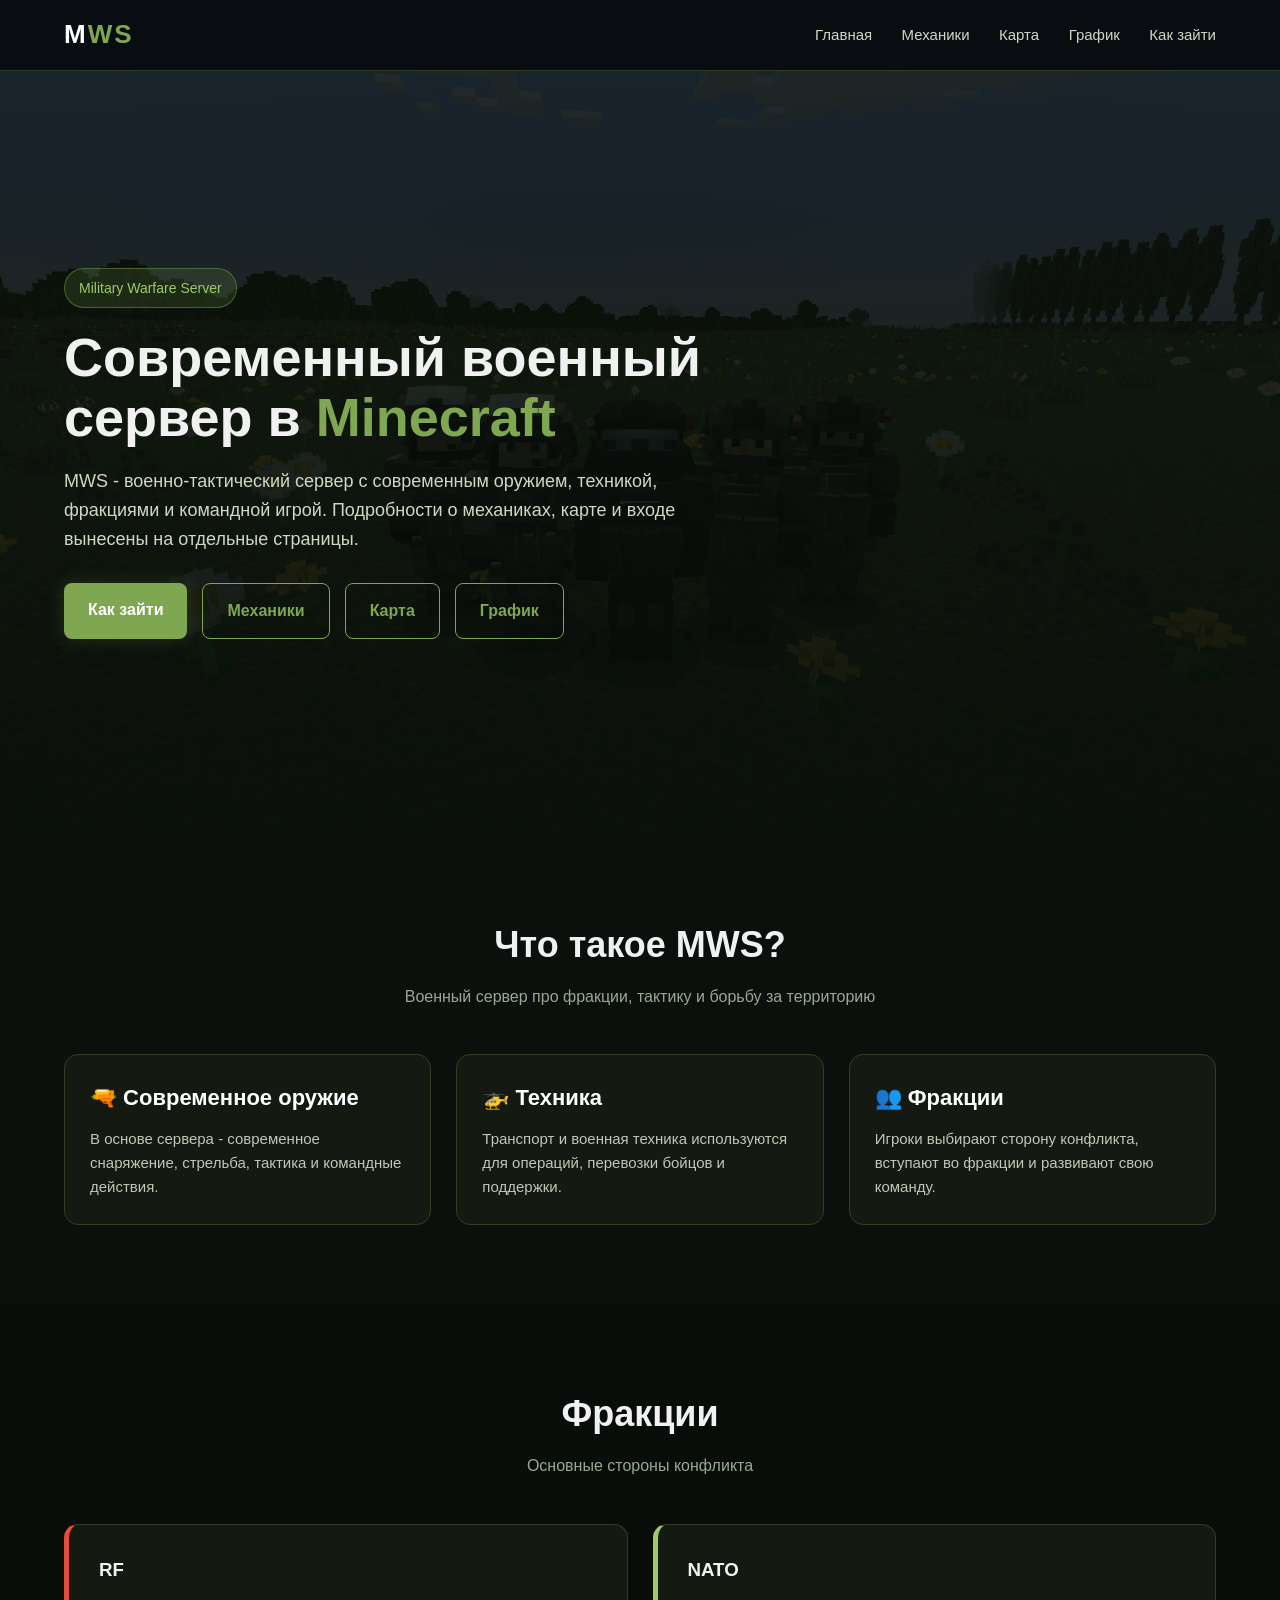
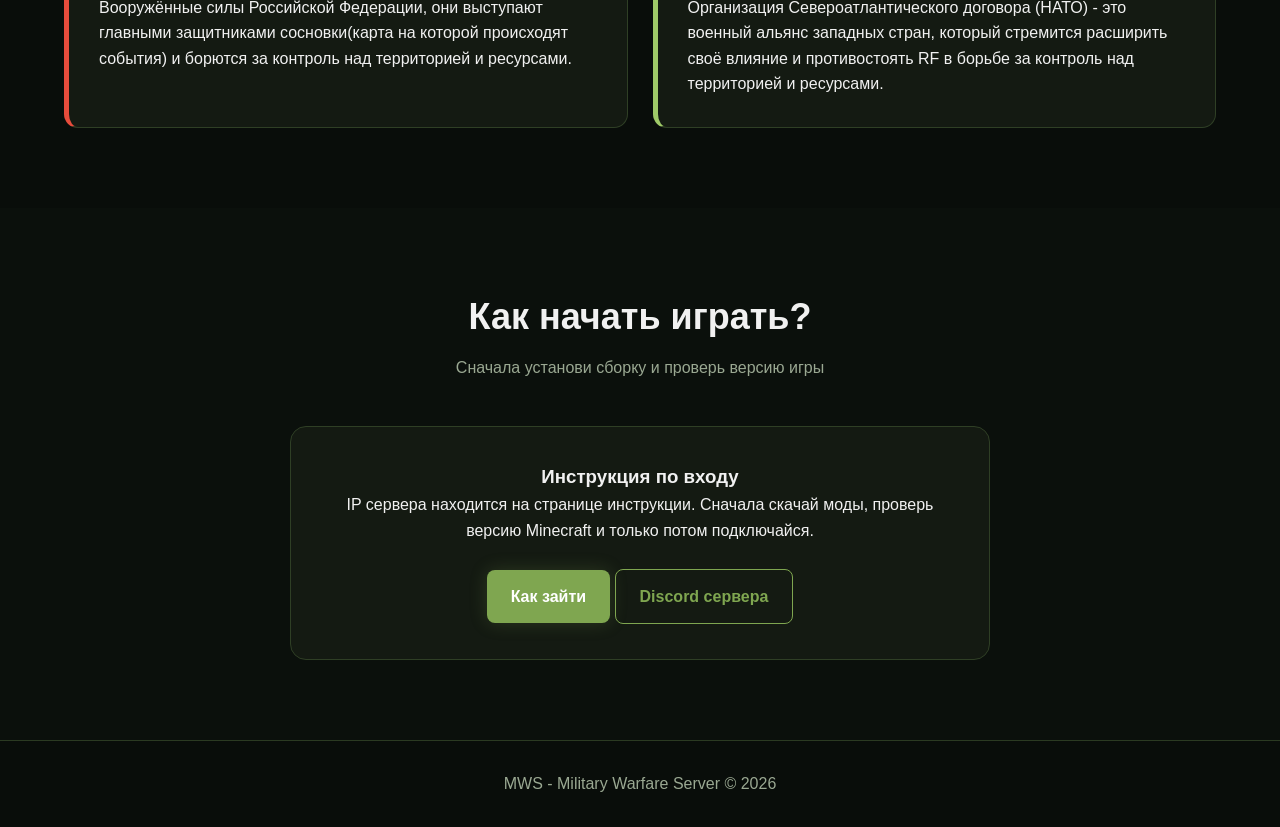
==== index.html @ 9f018131 "Add files via upload" ====
<!DOCTYPE html>
<html lang="ru">
<head>
    <meta charset="UTF-8">
    <meta name="viewport" content="width=device-width, initial-scale=1.0">
    <title>MWS - Military Warfare Server</title>

    <style>
        * {
            margin: 0;
            padding: 0;
            box-sizing: border-box;
        }

        body {
            font-family: Arial, sans-serif;
            background: #0b100c;
            color: #f1f1f1;
            line-height: 1.6;
        }

        header {
            background: rgba(10, 14, 20, 0.95);
            border-bottom: 1px solid #2b3a22;
            position: sticky;
            top: 0;
            z-index: 10;
        }

        .container {
            width: 90%;
            max-width: 1200px;
            margin: 0 auto;
        }

        .nav {
            height: 70px;
            display: flex;
            justify-content: space-between;
            align-items: center;
        }

        .logo {
            font-size: 26px;
            font-weight: bold;
            letter-spacing: 2px;
            color: #ffffff;
        }

        .logo span {
            color: #7fa650;
        }

        .nav-links a {
            color: #cfd8c4;
            text-decoration: none;
            margin-left: 25px;
            font-size: 15px;
            transition: 0.2s;
        }

        .nav-links a:hover {
            color: #7fa650;
        }

        .hero {
            min-height: 85vh;
            display: flex;
            align-items: center;
            background:
                linear-gradient(rgba(8, 13, 9, 0.86), rgba(8, 13, 9, 0.96)),
                url("background.png");
            background-size: cover;
            background-position: center;
            background-repeat: no-repeat;
        }

        .hero-content {
            max-width: 720px;
        }

        .tag {
            display: inline-block;
            background: rgba(127, 166, 80, 0.16);
            border: 1px solid rgba(127, 166, 80, 0.45);
            color: #9fca68;
            padding: 8px 14px;
            border-radius: 30px;
            font-size: 14px;
            margin-bottom: 20px;
        }

        h1 {
            font-size: 54px;
            line-height: 1.1;
            margin-bottom: 20px;
        }

        h1 span {
            color: #7fa650;
        }

        .hero p {
            color: #cfd8c4;
            font-size: 18px;
            margin-bottom: 30px;
            max-width: 620px;
        }

        .buttons {
            display: flex;
            gap: 15px;
            flex-wrap: wrap;
        }

        .btn {
            display: inline-block;
            padding: 14px 24px;
            border-radius: 8px;
            text-decoration: none;
            font-weight: bold;
            transition: 0.2s;
        }

        .btn-primary {
            background: #7fa650;
            color: white;
        }

        .btn-primary:hover {
            background: #6f9145;
        }

        .btn-secondary {
            border: 1px solid #7fa650;
            color: #7fa650;
        }

        .btn-secondary:hover {
            background: rgba(127, 166, 80, 0.14);
        }

        section {
            padding: 80px 0;
        }

        .section-title {
            text-align: center;
            margin-bottom: 45px;
        }

        .section-title h2 {
            font-size: 36px;
            margin-bottom: 10px;
        }

        .section-title p {
            color: #9aa892;
        }

        .cards {
            display: grid;
            grid-template-columns: repeat(auto-fit, minmax(260px, 1fr));
            gap: 25px;
        }

        .card {
            background: #141a12;
            border: 1px solid #2f3f25;
            border-radius: 14px;
            padding: 25px;
            transition: 0.2s;
        }

        .card:hover {
            transform: translateY(-4px);
            border-color: #7fa650;
        }

        .card h3 {
            font-size: 22px;
            margin-bottom: 12px;
            color: #ffffff;
        }

        .card p {
            color: #bdc8b5;
            font-size: 15px;
        }

        .features {
            background: #090d0a;
        }

        .factions {
            display: grid;
            grid-template-columns: repeat(auto-fit, minmax(280px, 1fr));
            gap: 25px;
        }

        .faction {
            border-radius: 14px;
            padding: 30px;
            border: 1px solid #2f3f25;
            background: #141a12;
        }

        .faction.rf {
            border-left: 5px solid #e74c3c;
        }

        .faction.nato {
            border-left: 5px solid #9fca68;
        }

        .faction h3 {
            margin-bottom: 10px;
        }

        .ip-box {
            background: #141a12;
            border: 1px solid #2f3f25;
            border-radius: 16px;
            padding: 35px;
            text-align: center;
            max-width: 700px;
            margin: 0 auto;
        }

        .ip {
            margin: 20px 0;
            padding: 16px;
            background: #0b100c;
            border: 1px dashed #7fa650;
            border-radius: 10px;
            font-size: 22px;
            color: #7fa650;
            word-break: break-all;
        }

        footer {
            padding: 30px 0;
            text-align: center;
            border-top: 1px solid #2b3a22;
            color: #9aa892;
            background: #090d0a;
        }


        .btn-primary {
            box-shadow: 0 0 18px rgba(127, 166, 80, 0.22);
        }

        .card:hover,
        .faction:hover,
        .ip-box:hover {
            box-shadow: 0 0 24px rgba(127, 166, 80, 0.12);
        }


        .page-hero {
            padding: 90px 0 45px;
            background:
                linear-gradient(rgba(8, 13, 9, 0.90), rgba(8, 13, 9, 0.98)),
                url("background.png");
            background-size: cover;
            background-position: center;
            background-repeat: no-repeat;
            border-bottom: 1px solid #2b3a22;
        }

        .page-hero h1 {
            font-size: 46px;
            margin-bottom: 15px;
        }

        .page-hero p {
            max-width: 760px;
            color: #cfd8c4;
            font-size: 18px;
        }

        .info-box {
            background: #141a12;
            border: 1px solid #2f3f25;
            border-radius: 16px;
            padding: 28px;
            margin-bottom: 25px;
        }

        .info-box h3 {
            margin-bottom: 12px;
            color: #ffffff;
            font-size: 24px;
        }

        .info-box p,
        .info-box li {
            color: #bdc8b5;
        }

        .info-box ul {
            margin-left: 20px;
            margin-top: 10px;
        }

        .map-placeholder {
            background:
                linear-gradient(rgba(20, 26, 18, 0.92), rgba(20, 26, 18, 0.92)),
                repeating-linear-gradient(45deg, #1d2917 0, #1d2917 10px, #172013 10px, #172013 20px);
            border: 1px dashed #7fa650;
            border-radius: 18px;
            padding: 55px 25px;
            text-align: center;
            color: #cfd8c4;
            margin-bottom: 30px;
        }

        .map-placeholder h2 {
            margin-bottom: 12px;
            font-size: 32px;
        }

        @media (max-width: 700px) {
            .nav {
                height: auto;
                padding: 18px 0;
                flex-direction: column;
                gap: 12px;
            }

            .nav-links a {
                margin: 0 8px;
                font-size: 14px;
            }

            h1 {
                font-size: 38px;
            }

            .hero {
                min-height: 75vh;
                text-align: center;
            }

            .buttons {
                justify-content: center;
            }
        }
        
    </style>
</head>

<body>

<header>
    <div class="container">
        <div class="nav">
            <div class="logo">M<span>WS</span></div>

            <div class="nav-links">
                <a href="index.html">Главная</a>
                <a href="mechanics.html">Механики</a>
                <a href="map.html">Карта</a>
                <a href="schedule.html">График</a>
                <a href="guide.html">Как зайти</a>
            </div>
        </div>
    </div>
</header>

<section class="hero">
    <div class="container">
        <div class="hero-content">
            <div class="tag">Military Warfare Server</div>

            <h1>Современный военный сервер в <span>Minecraft</span></h1>

            <p>
                MWS - военно-тактический сервер с современным оружием, техникой,
                фракциями и командной игрой. Подробности о механиках, карте и входе
                вынесены на отдельные страницы.
            </p>

            <div class="buttons">
                <a href="guide.html" class="btn btn-primary">Как зайти</a>
                <a href="mechanics.html" class="btn btn-secondary">Механики</a>
                <a href="map.html" class="btn btn-secondary">Карта</a>
                <a href="schedule.html" class="btn btn-secondary">График</a>
            </div>
        </div>
    </div>
</section>

<section id="about">
    <div class="container">
        <div class="section-title">
            <h2>Что такое MWS?</h2>
            <p>Военный сервер про фракции, тактику и борьбу за территорию</p>
        </div>

        <div class="cards">
            <div class="card">
                <h3>🔫 Современное оружие</h3>
                <p>
                    В основе сервера - современное снаряжение, стрельба, тактика и командные действия.
                </p>
            </div>

            <div class="card">
                <h3>🚁 Техника</h3>
                <p>
                    Транспорт и военная техника используются для операций, перевозки бойцов и поддержки.
                </p>
            </div>

            <div class="card">
                <h3>👥 Фракции</h3>
                <p>
                    Игроки выбирают сторону конфликта, вступают во фракции и развивают свою команду.
                </p>
            </div>
        </div>
    </div>
</section>

<section id="factions" class="features">
    <div class="container">
        <div class="section-title">
            <h2>Фракции</h2>
            <p>Основные стороны конфликта</p>
        </div>

        <div class="factions">
            <div class="faction rf">
                <h3>RF</h3>
                <p>
                    Вооружённые силы Российской Федерации, они выступают главными защитниками сосновки(карта на которой происходят события) и борются за контроль над территорией и ресурсами.
                </p>
            </div>

            <div class="faction nato">
                <h3>NATO</h3>
                <p>
                    Организация Североатлантического договора (НАТО) - это военный альянс западных стран, который стремится расширить своё влияние и противостоять RF в борьбе за контроль над территорией и ресурсами.
                </p>
            </div>
        </div>
    </div>
</section>

<section id="join">
    <div class="container">
        <div class="section-title">
            <h2>Как начать играть?</h2>
            <p>Сначала установи сборку и проверь версию игры</p>
        </div>

        <div class="ip-box">
            <h3>Инструкция по входу</h3>

            <p>
                IP сервера находится на странице инструкции. Сначала скачай моды,
                проверь версию Minecraft и только потом подключайся.
            </p>

            <br>

            <a href="guide.html" class="btn btn-primary">Как зайти</a>
            <a href="https://discord.gg/q3A6Ncnrwr" class="btn btn-secondary" target="_blank" rel="noopener noreferrer">Discord сервера</a>
        </div>
    </div>
</section>

<footer>
    <div class="container">
        <p>MWS - Military Warfare Server © 2026</p>
    </div>
</footer>

</body>
</html>
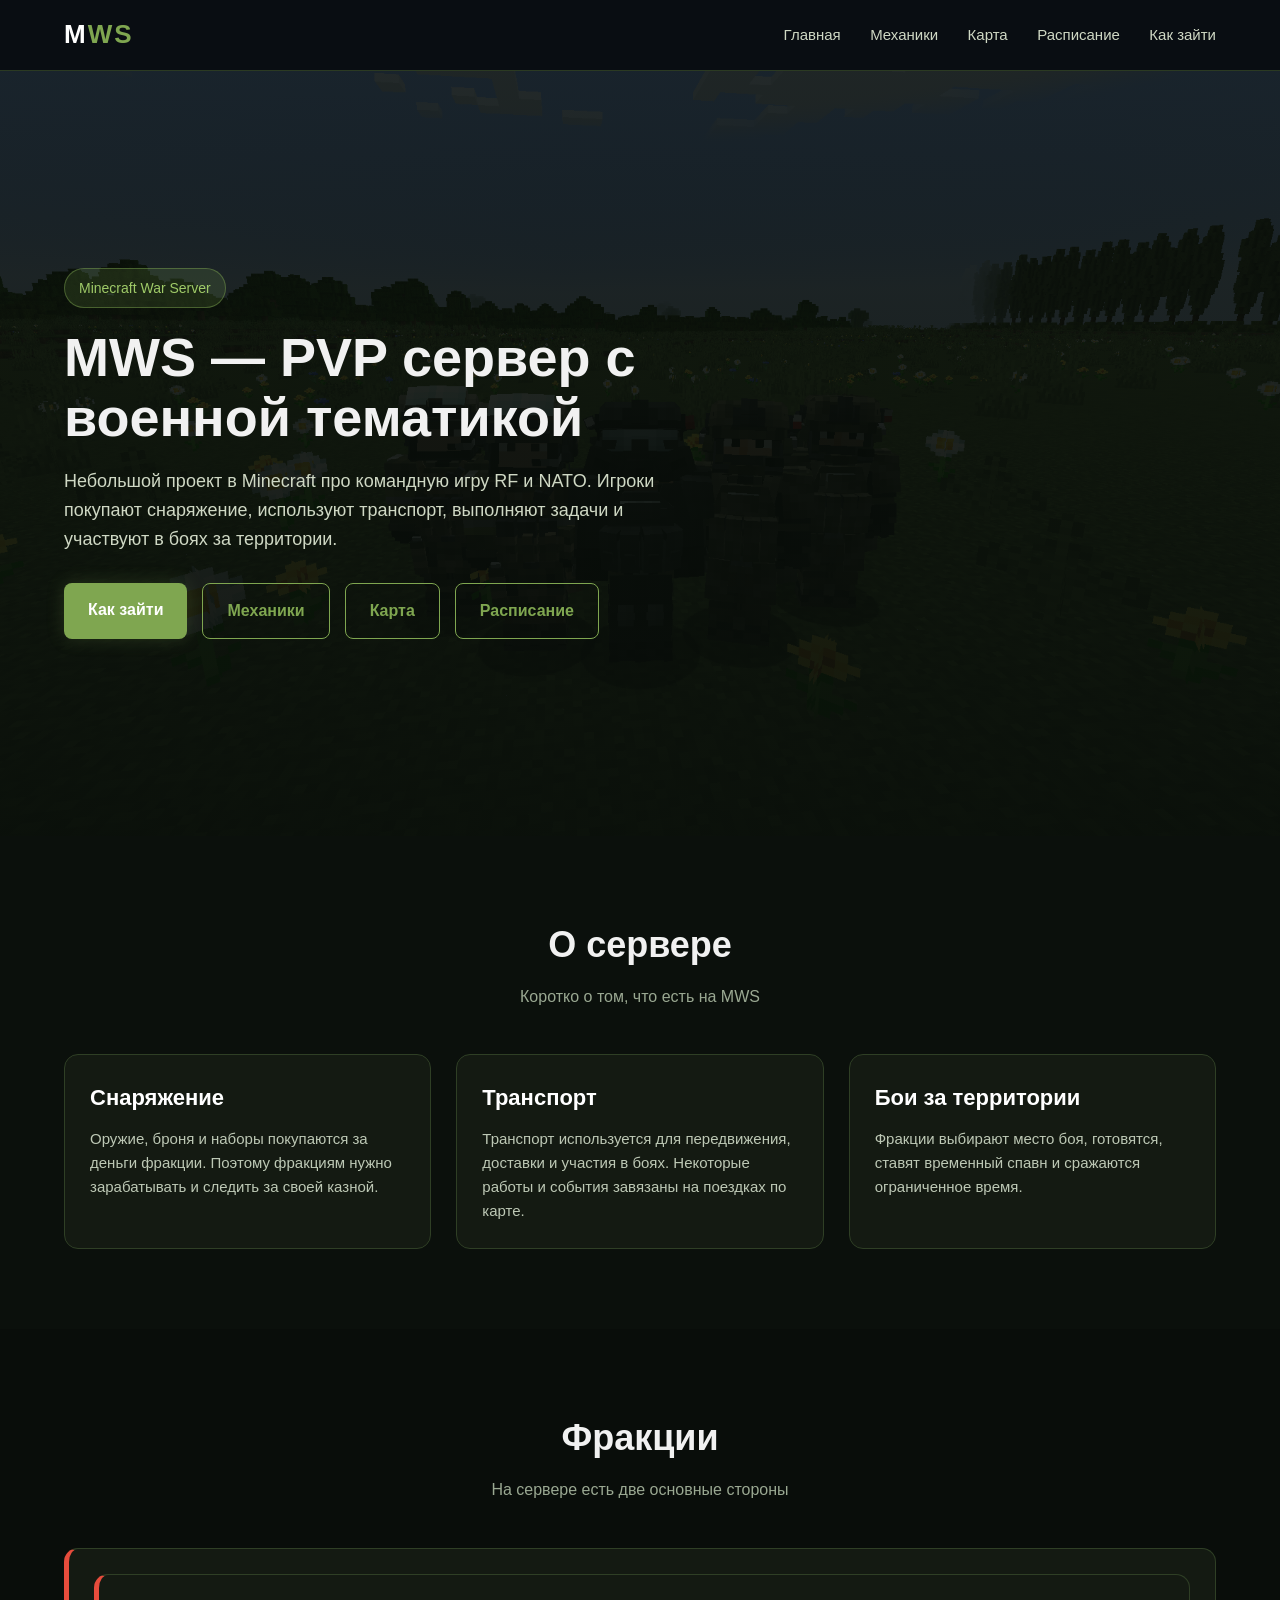
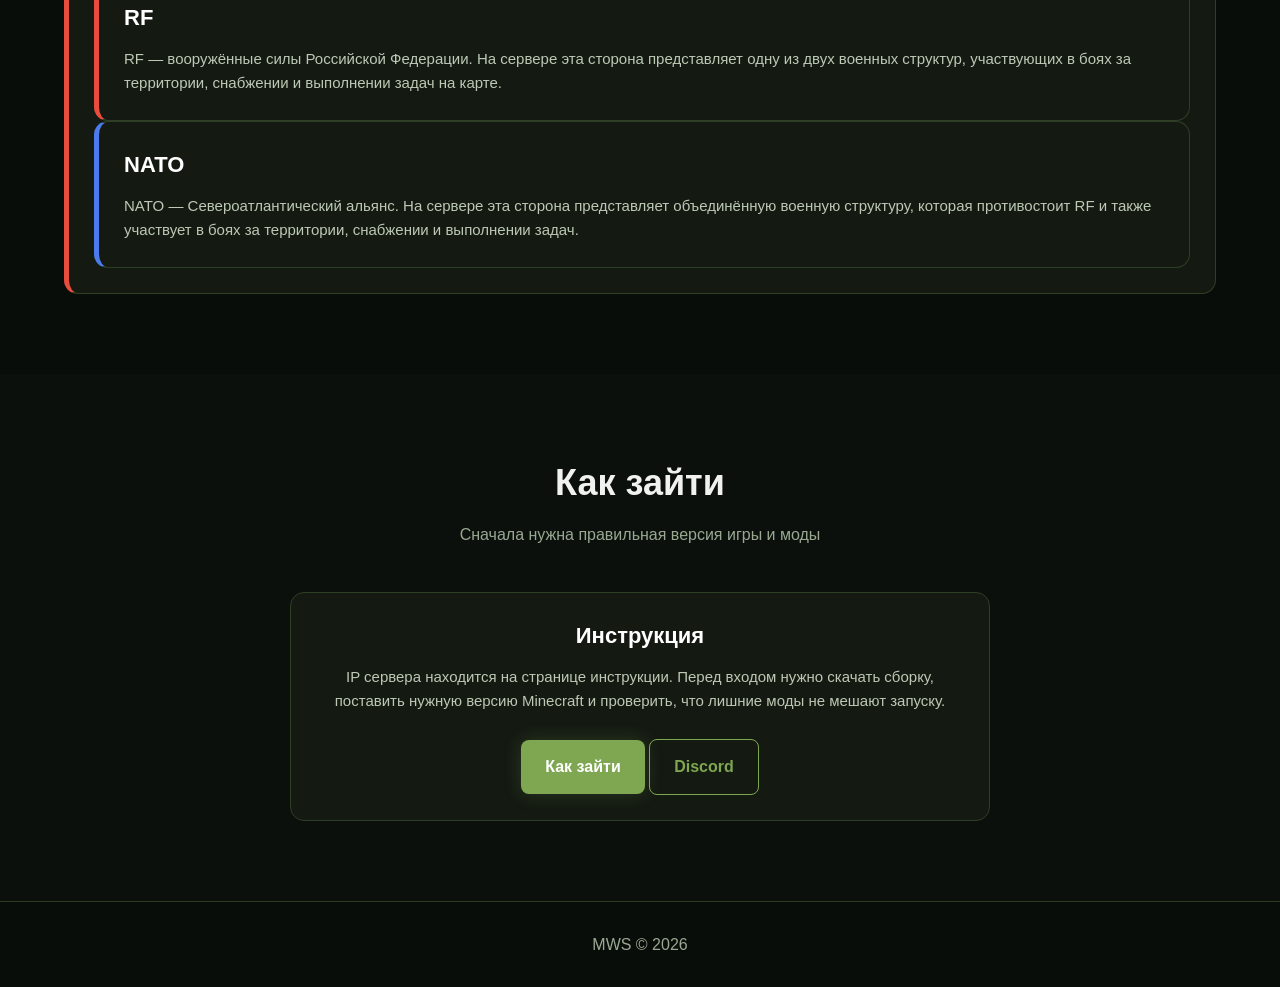
==== commit 1c15fc24: "Update faction descriptions in index.html" ====
--- a/index.html
+++ b/index.html
@@ -3,65 +3,17 @@
 <head>
     <meta charset="UTF-8">
     <meta name="viewport" content="width=device-width, initial-scale=1.0">
-    <title>MWS - Military Warfare Server</title>
-
+    <title>MWS</title>
     <style>
-        * {
-            margin: 0;
-            padding: 0;
-            box-sizing: border-box;
-        }
-
-        body {
-            font-family: Arial, sans-serif;
-            background: #0b100c;
-            color: #f1f1f1;
-            line-height: 1.6;
-        }
-
-        header {
-            background: rgba(10, 14, 20, 0.95);
-            border-bottom: 1px solid #2b3a22;
-            position: sticky;
-            top: 0;
-            z-index: 10;
-        }
-
-        .container {
-            width: 90%;
-            max-width: 1200px;
-            margin: 0 auto;
-        }
-
-        .nav {
-            height: 70px;
-            display: flex;
-            justify-content: space-between;
-            align-items: center;
-        }
-
-        .logo {
-            font-size: 26px;
-            font-weight: bold;
-            letter-spacing: 2px;
-            color: #ffffff;
-        }
-
-        .logo span {
-            color: #7fa650;
-        }
-
-        .nav-links a {
-            color: #cfd8c4;
-            text-decoration: none;
-            margin-left: 25px;
-            font-size: 15px;
-            transition: 0.2s;
-        }
-
-        .nav-links a:hover {
-            color: #7fa650;
-        }
+        * { margin: 0; padding: 0; box-sizing: border-box; }
+        body { font-family: Arial, sans-serif; background: #0b100c; color: #f1f1f1; line-height: 1.6; }
+        header { background: rgba(10, 14, 20, 0.95); border-bottom: 1px solid #2b3a22; position: sticky; top: 0; z-index: 10; }
+        .container { width: 90%; max-width: 1200px; margin: 0 auto; }
+        .nav { min-height: 70px; display: flex; justify-content: space-between; align-items: center; }
+        .logo { font-size: 26px; font-weight: bold; letter-spacing: 2px; color: #ffffff; }
+        .logo span { color: #7fa650; }
+        .nav-links a { color: #cfd8c4; text-decoration: none; margin-left: 25px; font-size: 15px; transition: 0.2s; }
+        .nav-links a:hover { color: #7fa650; }
 
         .hero {
             min-height: 85vh;
@@ -75,10 +27,7 @@
             background-repeat: no-repeat;
         }
 
-        .hero-content {
-            max-width: 720px;
-        }
-
+        .hero-content { max-width: 720px; }
         .tag {
             display: inline-block;
             background: rgba(127, 166, 80, 0.16);
@@ -90,81 +39,27 @@
             margin-bottom: 20px;
         }
 
-        h1 {
-            font-size: 54px;
-            line-height: 1.1;
-            margin-bottom: 20px;
-        }
-
-        h1 span {
-            color: #7fa650;
-        }
-
-        .hero p {
-            color: #cfd8c4;
-            font-size: 18px;
-            margin-bottom: 30px;
-            max-width: 620px;
-        }
-
-        .buttons {
-            display: flex;
-            gap: 15px;
-            flex-wrap: wrap;
-        }
-
-        .btn {
-            display: inline-block;
-            padding: 14px 24px;
-            border-radius: 8px;
-            text-decoration: none;
-            font-weight: bold;
-            transition: 0.2s;
-        }
-
-        .btn-primary {
-            background: #7fa650;
-            color: white;
-        }
-
-        .btn-primary:hover {
-            background: #6f9145;
-        }
-
-        .btn-secondary {
-            border: 1px solid #7fa650;
-            color: #7fa650;
-        }
-
-        .btn-secondary:hover {
-            background: rgba(127, 166, 80, 0.14);
-        }
-
-        section {
-            padding: 80px 0;
-        }
-
-        .section-title {
-            text-align: center;
-            margin-bottom: 45px;
-        }
-
-        .section-title h2 {
-            font-size: 36px;
-            margin-bottom: 10px;
-        }
-
-        .section-title p {
-            color: #9aa892;
-        }
-
-        .cards {
+        h1 { font-size: 54px; line-height: 1.1; margin-bottom: 20px; }
+        .hero p { color: #cfd8c4; font-size: 18px; margin-bottom: 30px; max-width: 620px; }
+        .buttons { display: flex; gap: 15px; flex-wrap: wrap; }
+        .btn { display: inline-block; padding: 14px 24px; border-radius: 8px; text-decoration: none; font-weight: bold; transition: 0.2s; }
+        .btn-primary { background: #7fa650; color: white; box-shadow: 0 0 18px rgba(127, 166, 80, 0.22); }
+        .btn-primary:hover { background: #6f9145; }
+        .btn-secondary { border: 1px solid #7fa650; color: #7fa650; }
+        .btn-secondary:hover { background: rgba(127, 166, 80, 0.14); }
+
+        section { padding: 80px 0; }
+        .section-title { text-align: center; margin-bottom: 45px; }
+        .section-title h2 { font-size: 36px; margin-bottom: 10px; }
+        .section-title p { color: #9aa892; }
+
+        .cards, .factions {
             display: grid;
             grid-template-columns: repeat(auto-fit, minmax(260px, 1fr));
             gap: 25px;
         }
 
-        .card {
+        .card, .faction, .ip-box {
             background: #141a12;
             border: 1px solid #2f3f25;
             border-radius: 14px;
@@ -172,71 +67,18 @@
             transition: 0.2s;
         }
 
-        .card:hover {
+        .card:hover, .faction:hover, .ip-box:hover {
             transform: translateY(-4px);
             border-color: #7fa650;
-        }
-
-        .card h3 {
-            font-size: 22px;
-            margin-bottom: 12px;
-            color: #ffffff;
-        }
-
-        .card p {
-            color: #bdc8b5;
-            font-size: 15px;
-        }
-
-        .features {
-            background: #090d0a;
-        }
-
-        .factions {
-            display: grid;
-            grid-template-columns: repeat(auto-fit, minmax(280px, 1fr));
-            gap: 25px;
-        }
-
-        .faction {
-            border-radius: 14px;
-            padding: 30px;
-            border: 1px solid #2f3f25;
-            background: #141a12;
-        }
-
-        .faction.rf {
-            border-left: 5px solid #e74c3c;
-        }
-
-        .faction.nato {
-            border-left: 5px solid #9fca68;
-        }
-
-        .faction h3 {
-            margin-bottom: 10px;
-        }
-
-        .ip-box {
-            background: #141a12;
-            border: 1px solid #2f3f25;
-            border-radius: 16px;
-            padding: 35px;
-            text-align: center;
-            max-width: 700px;
-            margin: 0 auto;
-        }
-
-        .ip {
-            margin: 20px 0;
-            padding: 16px;
-            background: #0b100c;
-            border: 1px dashed #7fa650;
-            border-radius: 10px;
-            font-size: 22px;
-            color: #7fa650;
-            word-break: break-all;
-        }
+            box-shadow: 0 0 24px rgba(127, 166, 80, 0.12);
+        }
+
+        .card h3, .faction h3, .ip-box h3 { font-size: 22px; margin-bottom: 12px; color: #ffffff; }
+        .card p, .faction p, .ip-box p { color: #bdc8b5; font-size: 15px; }
+        .features { background: #090d0a; }
+        .faction.rf { border-left: 5px solid #e74c3c; }
+        .faction.nato { border-left: 5px solid #4b7bec; }
+        .ip-box { text-align: center; max-width: 700px; margin: 0 auto; }
 
         footer {
             padding: 30px 0;
@@ -246,108 +88,13 @@
             background: #090d0a;
         }
 
-
-        .btn-primary {
-            box-shadow: 0 0 18px rgba(127, 166, 80, 0.22);
-        }
-
-        .card:hover,
-        .faction:hover,
-        .ip-box:hover {
-            box-shadow: 0 0 24px rgba(127, 166, 80, 0.12);
-        }
-
-
-        .page-hero {
-            padding: 90px 0 45px;
-            background:
-                linear-gradient(rgba(8, 13, 9, 0.90), rgba(8, 13, 9, 0.98)),
-                url("background.png");
-            background-size: cover;
-            background-position: center;
-            background-repeat: no-repeat;
-            border-bottom: 1px solid #2b3a22;
-        }
-
-        .page-hero h1 {
-            font-size: 46px;
-            margin-bottom: 15px;
-        }
-
-        .page-hero p {
-            max-width: 760px;
-            color: #cfd8c4;
-            font-size: 18px;
-        }
-
-        .info-box {
-            background: #141a12;
-            border: 1px solid #2f3f25;
-            border-radius: 16px;
-            padding: 28px;
-            margin-bottom: 25px;
-        }
-
-        .info-box h3 {
-            margin-bottom: 12px;
-            color: #ffffff;
-            font-size: 24px;
-        }
-
-        .info-box p,
-        .info-box li {
-            color: #bdc8b5;
-        }
-
-        .info-box ul {
-            margin-left: 20px;
-            margin-top: 10px;
-        }
-
-        .map-placeholder {
-            background:
-                linear-gradient(rgba(20, 26, 18, 0.92), rgba(20, 26, 18, 0.92)),
-                repeating-linear-gradient(45deg, #1d2917 0, #1d2917 10px, #172013 10px, #172013 20px);
-            border: 1px dashed #7fa650;
-            border-radius: 18px;
-            padding: 55px 25px;
-            text-align: center;
-            color: #cfd8c4;
-            margin-bottom: 30px;
-        }
-
-        .map-placeholder h2 {
-            margin-bottom: 12px;
-            font-size: 32px;
-        }
-
         @media (max-width: 700px) {
-            .nav {
-                height: auto;
-                padding: 18px 0;
-                flex-direction: column;
-                gap: 12px;
-            }
-
-            .nav-links a {
-                margin: 0 8px;
-                font-size: 14px;
-            }
-
-            h1 {
-                font-size: 38px;
-            }
-
-            .hero {
-                min-height: 75vh;
-                text-align: center;
-            }
-
-            .buttons {
-                justify-content: center;
-            }
-        }
-        
+            .nav { padding: 18px 0; flex-direction: column; gap: 12px; }
+            .nav-links a { margin: 0 8px; font-size: 14px; }
+            h1 { font-size: 38px; }
+            .hero { min-height: 75vh; text-align: center; }
+            .buttons { justify-content: center; }
+        }
     </style>
 </head>
 
@@ -357,12 +104,11 @@
     <div class="container">
         <div class="nav">
             <div class="logo">M<span>WS</span></div>
-
             <div class="nav-links">
                 <a href="index.html">Главная</a>
                 <a href="mechanics.html">Механики</a>
                 <a href="map.html">Карта</a>
-                <a href="schedule.html">График</a>
+                <a href="schedule.html">Расписание</a>
                 <a href="guide.html">Как зайти</a>
             </div>
         </div>
@@ -372,21 +118,21 @@
 <section class="hero">
     <div class="container">
         <div class="hero-content">
-            <div class="tag">Military Warfare Server</div>
-
-            <h1>Современный военный сервер в <span>Minecraft</span></h1>
+            <div class="tag">Minecraft War Server</div>
+
+            <h1>MWS — PVP сервер с военной тематикой</h1>
 
             <p>
-                MWS - военно-тактический сервер с современным оружием, техникой,
-                фракциями и командной игрой. Подробности о механиках, карте и входе
-                вынесены на отдельные страницы.
+                Небольшой проект в Minecraft про командную игру RF и NATO.
+                Игроки покупают снаряжение, используют транспорт, выполняют задачи
+                и участвуют в боях за территории.
             </p>
 
             <div class="buttons">
                 <a href="guide.html" class="btn btn-primary">Как зайти</a>
                 <a href="mechanics.html" class="btn btn-secondary">Механики</a>
                 <a href="map.html" class="btn btn-secondary">Карта</a>
-                <a href="schedule.html" class="btn btn-secondary">График</a>
+                <a href="schedule.html" class="btn btn-secondary">Расписание</a>
             </div>
         </div>
     </div>
@@ -395,29 +141,32 @@
 <section id="about">
     <div class="container">
         <div class="section-title">
-            <h2>Что такое MWS?</h2>
-            <p>Военный сервер про фракции, тактику и борьбу за территорию</p>
+            <h2>О сервере</h2>
+            <p>Коротко о том, что есть на MWS</p>
         </div>
 
         <div class="cards">
             <div class="card">
-                <h3>🔫 Современное оружие</h3>
+                <h3>Снаряжение</h3>
                 <p>
-                    В основе сервера - современное снаряжение, стрельба, тактика и командные действия.
+                    Оружие, броня и наборы покупаются за деньги фракции.
+                    Поэтому фракциям нужно зарабатывать и следить за своей казной.
                 </p>
             </div>
 
             <div class="card">
-                <h3>🚁 Техника</h3>
+                <h3>Транспорт</h3>
                 <p>
-                    Транспорт и военная техника используются для операций, перевозки бойцов и поддержки.
+                    Транспорт используется для передвижения, доставки и участия в боях.
+                    Некоторые работы и события завязаны на поездках по карте.
                 </p>
             </div>
 
             <div class="card">
-                <h3>👥 Фракции</h3>
+                <h3>Бои за территории</h3>
                 <p>
-                    Игроки выбирают сторону конфликта, вступают во фракции и развивают свою команду.
+                    Фракции выбирают место боя, готовятся, ставят временный спавн
+                    и сражаются ограниченное время.
                 </p>
             </div>
         </div>
@@ -428,23 +177,26 @@
     <div class="container">
         <div class="section-title">
             <h2>Фракции</h2>
-            <p>Основные стороны конфликта</p>
+            <p>На сервере есть две основные стороны</p>
         </div>
 
         <div class="factions">
             <div class="faction rf">
-                <h3>RF</h3>
-                <p>
-                    Вооружённые силы Российской Федерации, они выступают главными защитниками сосновки(карта на которой происходят события) и борются за контроль над территорией и ресурсами.
-                </p>
-            </div>
-
-            <div class="faction nato">
-                <h3>NATO</h3>
-                <p>
-                    Организация Североатлантического договора (НАТО) - это военный альянс западных стран, который стремится расширить своё влияние и противостоять RF в борьбе за контроль над территорией и ресурсами.
-                </p>
-            </div>
+                <div class="faction rf">
+    <h3>RF</h3>
+    <p>
+        RF — вооружённые силы Российской Федерации. На сервере эта сторона
+        представляет одну из двух военных структур, участвующих в боях за территории,
+        снабжении и выполнении задач на карте.
+    </p>
+</div><div class="faction nato">
+    <h3>NATO</h3>
+    <p>
+        NATO — Североатлантический альянс. На сервере эта сторона представляет
+        объединённую военную структуру, которая противостоит RF и также участвует
+        в боях за территории, снабжении и выполнении задач.
+    </p>
+</div>
         </div>
     </div>
 </section>
@@ -452,31 +204,32 @@
 <section id="join">
     <div class="container">
         <div class="section-title">
-            <h2>Как начать играть?</h2>
-            <p>Сначала установи сборку и проверь версию игры</p>
+            <h2>Как зайти</h2>
+            <p>Сначала нужна правильная версия игры и моды</p>
         </div>
 
         <div class="ip-box">
-            <h3>Инструкция по входу</h3>
+            <h3>Инструкция</h3>
 
             <p>
-                IP сервера находится на странице инструкции. Сначала скачай моды,
-                проверь версию Minecraft и только потом подключайся.
+                IP сервера находится на странице инструкции.
+                Перед входом нужно скачать сборку, поставить нужную версию Minecraft
+                и проверить, что лишние моды не мешают запуску.
             </p>
 
             <br>
 
             <a href="guide.html" class="btn btn-primary">Как зайти</a>
-            <a href="https://discord.gg/q3A6Ncnrwr" class="btn btn-secondary" target="_blank" rel="noopener noreferrer">Discord сервера</a>
+            <a href="https://discord.gg/q3A6Ncnrwr" class="btn btn-secondary" target="_blank" rel="noopener noreferrer">Discord</a>
         </div>
     </div>
 </section>
 
 <footer>
     <div class="container">
-        <p>MWS - Military Warfare Server © 2026</p>
+        <p>MWS © 2026</p>
     </div>
 </footer>
 
 </body>
-</html>+</html>
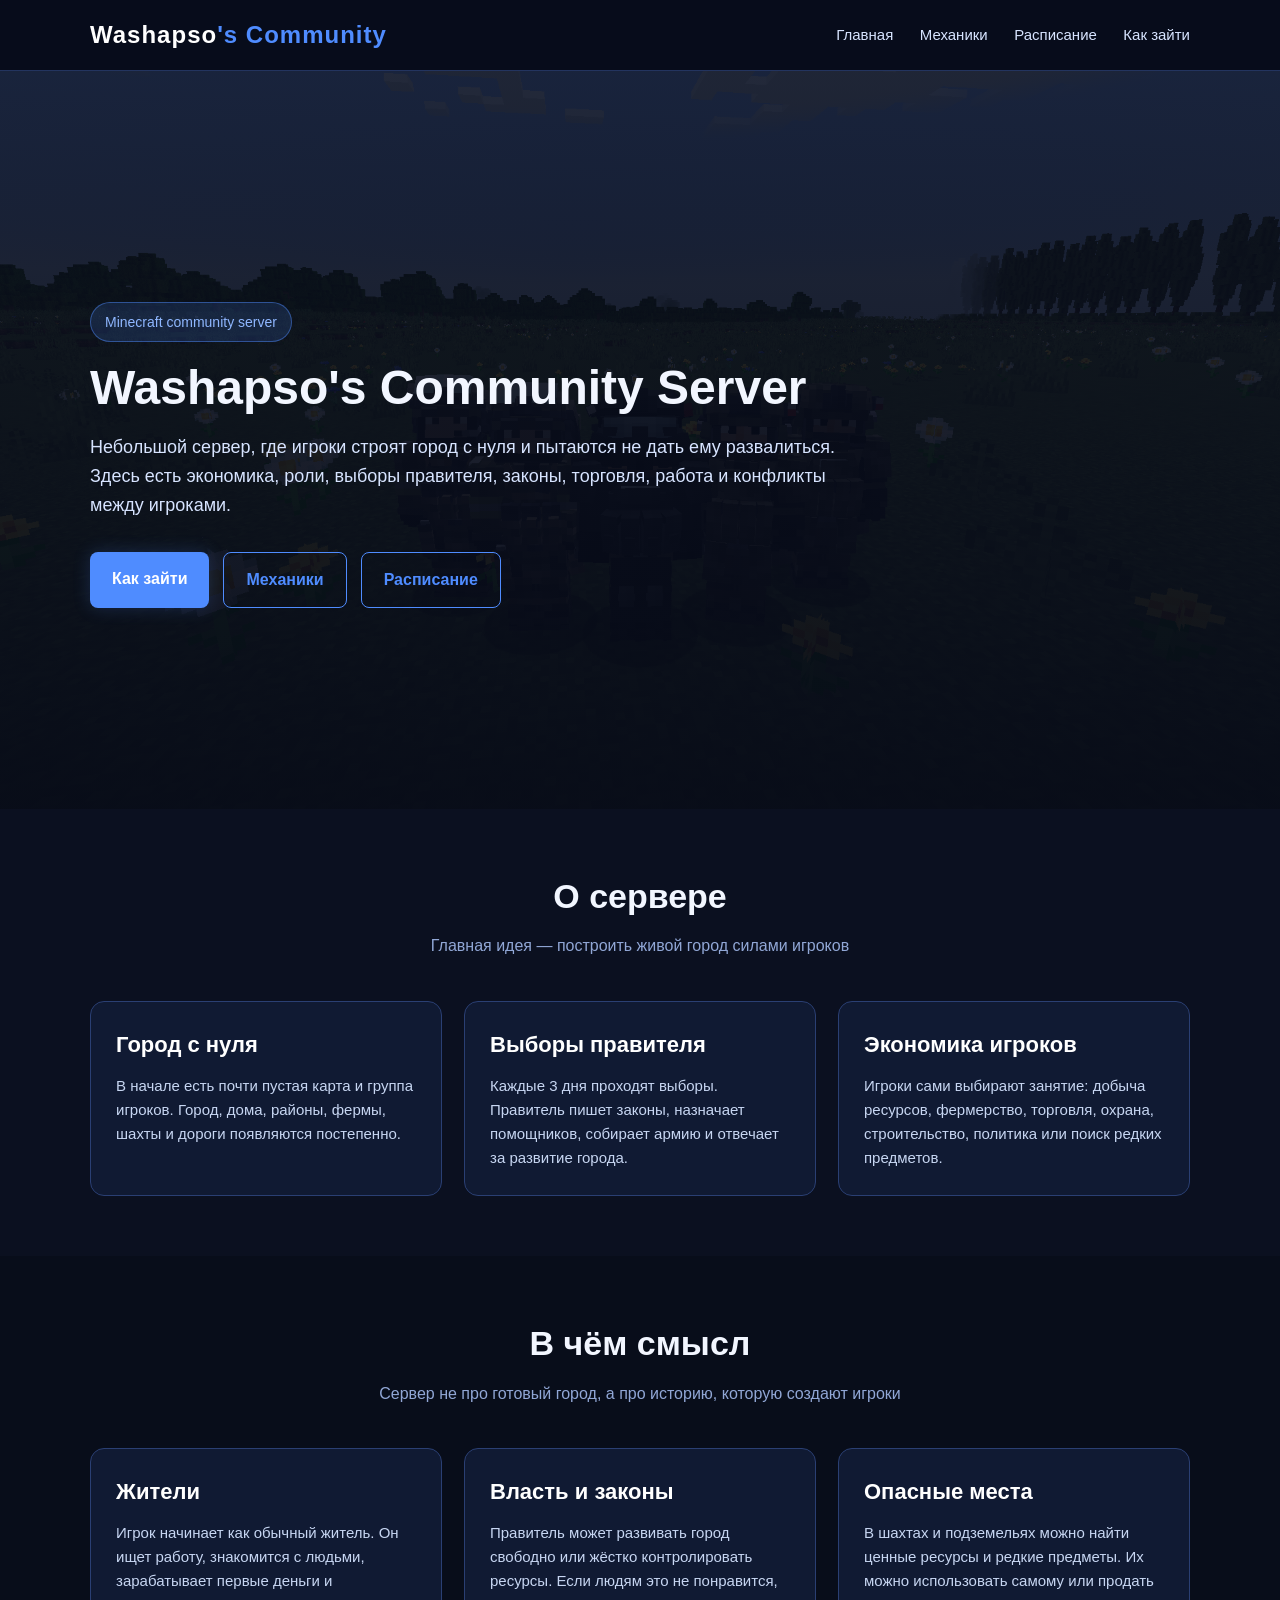
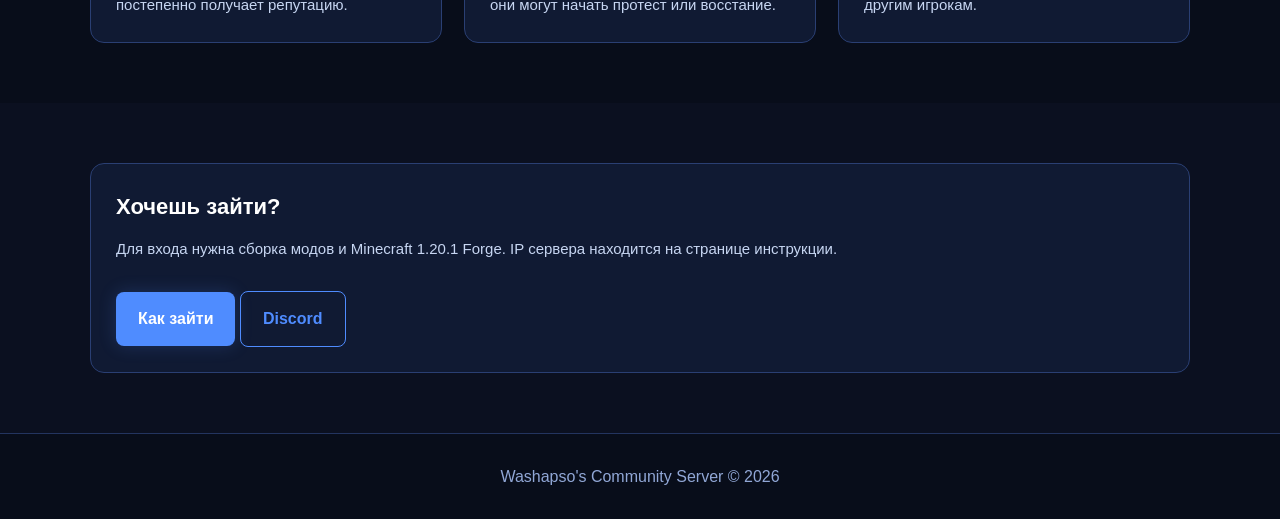
==== commit c85d43c6: "Add files via upload" ====
--- a/index.html
+++ b/index.html
@@ -1,235 +1,84 @@
 <!DOCTYPE html>
 <html lang="ru">
 <head>
-    <meta charset="UTF-8">
-    <meta name="viewport" content="width=device-width, initial-scale=1.0">
-    <title>MWS</title>
-    <style>
-        * { margin: 0; padding: 0; box-sizing: border-box; }
-        body { font-family: Arial, sans-serif; background: #0b100c; color: #f1f1f1; line-height: 1.6; }
-        header { background: rgba(10, 14, 20, 0.95); border-bottom: 1px solid #2b3a22; position: sticky; top: 0; z-index: 10; }
-        .container { width: 90%; max-width: 1200px; margin: 0 auto; }
-        .nav { min-height: 70px; display: flex; justify-content: space-between; align-items: center; }
-        .logo { font-size: 26px; font-weight: bold; letter-spacing: 2px; color: #ffffff; }
-        .logo span { color: #7fa650; }
-        .nav-links a { color: #cfd8c4; text-decoration: none; margin-left: 25px; font-size: 15px; transition: 0.2s; }
-        .nav-links a:hover { color: #7fa650; }
+<meta charset="UTF-8">
+<meta name="viewport" content="width=device-width, initial-scale=1.0">
+<title>Washapso's Community Server</title>
+<style>
+*{margin:0;padding:0;box-sizing:border-box}
+body{font-family:Arial,sans-serif;background:#0b1020;color:#f2f6ff;line-height:1.6}
+header{background:rgba(8,13,28,.95);border-bottom:1px solid #23345f;position:sticky;top:0;z-index:10}
+.container{width:90%;max-width:1100px;margin:0 auto}
+.nav{min-height:70px;display:flex;justify-content:space-between;align-items:center;gap:15px}
+.logo{font-size:24px;font-weight:bold;letter-spacing:1px;color:#fff;text-decoration:none}
+.logo span{color:#4f8cff}
+.nav-links a{color:#d7e4ff;text-decoration:none;margin-left:22px;font-size:15px;transition:.2s}
+.nav-links a:hover{color:#4f8cff}
+.hero{padding:95px 0 65px;background:linear-gradient(rgba(8,13,28,.86),rgba(7,11,24,.98)),url("background.png");background-size:cover;background-position:center;background-repeat:no-repeat}
+.hero.home{min-height:82vh;display:flex;align-items:center}
+.hero-content{max-width:760px}
+.tag{display:inline-block;background:rgba(79,140,255,.16);border:1px solid rgba(79,140,255,.45);color:#8fb7ff;padding:8px 14px;border-radius:30px;font-size:14px;margin-bottom:20px}
+h1{font-size:48px;line-height:1.1;margin-bottom:18px}
+h1 span{color:#4f8cff}
+.hero p{color:#d7e4ff;font-size:18px;max-width:760px;margin-bottom:28px}
+section{padding:60px 0}.features{background:#080d1a}
+.section-title{text-align:center;margin-bottom:42px}
+.section-title h2{font-size:34px;margin-bottom:10px}.section-title p{color:#91a7d6}
+.cards{display:grid;grid-template-columns:repeat(auto-fit,minmax(260px,1fr));gap:22px}
+.card,.step,.ip-box{background:#101a33;border:1px solid #2a3f73;border-radius:14px;padding:25px;transition:.2s}
+.card:hover,.step:hover,.ip-box:hover{transform:translateY(-3px);border-color:#4f8cff;box-shadow:0 0 22px rgba(79,140,255,.10)}
+.card h3,.step h2,.ip-box h3{color:#fff;font-size:22px;margin-bottom:12px}
+.card p,.step p,.ip-box p,li{color:#c7d6f2;font-size:15px}
+ul{margin-left:20px;margin-top:10px}
+.buttons{display:flex;gap:14px;flex-wrap:wrap}
+.btn{display:inline-block;padding:14px 22px;border-radius:8px;text-decoration:none;font-weight:bold;transition:.2s;margin-top:5px}
+.btn-primary{background:#4f8cff;color:white;box-shadow:0 0 18px rgba(79,140,255,.20)}
+.btn-primary:hover{background:#3f72d6}
+.btn-secondary{border:1px solid #4f8cff;color:#4f8cff}
+.btn-secondary:hover{background:rgba(79,140,255,.14)}
+.ip{margin-top:12px;padding:16px;background:#0b1020;border:1px dashed #4f8cff;border-radius:10px;font-size:21px;color:#4f8cff;word-break:break-all;display:inline-block}
+.steps{display:grid;gap:22px}.warning{border-left:5px solid #d8674a}.note{color:#91a7d6;font-size:14px;margin-top:10px}
+.time-schedule{max-width:760px;margin:0 auto;background:#101a33;border:1px solid #2a3f73;border-radius:18px;overflow:hidden;box-shadow:0 0 24px rgba(79,140,255,.10)}
+.time-row{display:grid;grid-template-columns:160px 1fr;border-bottom:1px solid #2a3f73;transition:.2s}
+.time-row:last-child{border-bottom:none}.time-row:hover{background:rgba(79,140,255,.08)}
+.time-cell{padding:18px;color:#c7d6f2}.time-cell:first-child{border-right:1px solid #2a3f73;color:#8fb7ff;font-weight:bold;font-size:18px;text-align:center;background:#0d162b}
+.time-note{max-width:760px;margin:28px auto 0;background:rgba(79,140,255,.10);border:1px solid rgba(79,140,255,.35);border-radius:16px;padding:22px;color:#d7e4ff;text-align:center}
+footer{padding:30px 0;text-align:center;border-top:1px solid #23345f;color:#91a7d6;background:#080d1a}
+@media(max-width:700px){.nav{padding:18px 0;flex-direction:column}.nav-links{text-align:center}.nav-links a{margin:0 8px;font-size:14px}h1{font-size:36px}.hero{text-align:center}.buttons{justify-content:center}.time-row{grid-template-columns:1fr}.time-cell:first-child{border-right:none;border-bottom:1px solid #2a3f73}.time-cell{text-align:center}}
+</style>
+</head>
+<body>
+<header><div class="container"><div class="nav">
+<a href="index.html" class="logo">Washapso<span>'s Community</span></a>
+<div class="nav-links">
+<a href="index.html">Главная</a>
+<a href="mechanics.html">Механики</a>
+<a href="schedule.html">Расписание</a>
+<a href="guide.html">Как зайти</a>
+</div></div></div></header>
 
-        .hero {
-            min-height: 85vh;
-            display: flex;
-            align-items: center;
-            background:
-                linear-gradient(rgba(8, 13, 9, 0.86), rgba(8, 13, 9, 0.96)),
-                url("background.png");
-            background-size: cover;
-            background-position: center;
-            background-repeat: no-repeat;
-        }
+<section class="hero home"><div class="container"><div class="hero-content">
+<div class="tag">Minecraft community server</div>
+<h1>Washapso's Community Server</h1>
+<p>Небольшой сервер, где игроки строят город с нуля и пытаются не дать ему развалиться. Здесь есть экономика, роли, выборы правителя, законы, торговля, работа и конфликты между игроками.</p>
+<div class="buttons"><a href="guide.html" class="btn btn-primary">Как зайти</a><a href="mechanics.html" class="btn btn-secondary">Механики</a><a href="schedule.html" class="btn btn-secondary">Расписание</a></div>
+</div></div></section>
+<section><div class="container"><div class="section-title"><h2>О сервере</h2><p>Главная идея — построить живой город силами игроков</p></div>
+<div class="cards">
+<div class="card"><h3>Город с нуля</h3><p>В начале есть почти пустая карта и группа игроков. Город, дома, районы, фермы, шахты и дороги появляются постепенно.</p></div>
+<div class="card"><h3>Выборы правителя</h3><p>Каждые 3 дня проходят выборы. Правитель пишет законы, назначает помощников, собирает армию и отвечает за развитие города.</p></div>
+<div class="card"><h3>Экономика игроков</h3><p>Игроки сами выбирают занятие: добыча ресурсов, фермерство, торговля, охрана, строительство, политика или поиск редких предметов.</p></div>
+</div></div></section>
+<section class="features"><div class="container"><div class="section-title"><h2>В чём смысл</h2><p>Сервер не про готовый город, а про историю, которую создают игроки</p></div>
+<div class="cards">
+<div class="card"><h3>Жители</h3><p>Игрок начинает как обычный житель. Он ищет работу, знакомится с людьми, зарабатывает первые деньги и постепенно получает репутацию.</p></div>
+<div class="card"><h3>Власть и законы</h3><p>Правитель может развивать город свободно или жёстко контролировать ресурсы. Если людям это не понравится, они могут начать протест или восстание.</p></div>
+<div class="card"><h3>Опасные места</h3><p>В шахтах и подземельях можно найти ценные ресурсы и редкие предметы. Их можно использовать самому или продать другим игрокам.</p></div>
+</div></div></section>
+<section><div class="container"><div class="ip-box"><h3>Хочешь зайти?</h3><p>Для входа нужна сборка модов и Minecraft 1.20.1 Forge. IP сервера находится на странице инструкции.</p><br>
+<a href="guide.html" class="btn btn-primary">Как зайти</a>
+<a href="https://discord.gg/q3A6Ncnrwr" class="btn btn-secondary" target="_blank" rel="noopener noreferrer">Discord</a>
+</div></div></section>
 
-        .hero-content { max-width: 720px; }
-        .tag {
-            display: inline-block;
-            background: rgba(127, 166, 80, 0.16);
-            border: 1px solid rgba(127, 166, 80, 0.45);
-            color: #9fca68;
-            padding: 8px 14px;
-            border-radius: 30px;
-            font-size: 14px;
-            margin-bottom: 20px;
-        }
-
-        h1 { font-size: 54px; line-height: 1.1; margin-bottom: 20px; }
-        .hero p { color: #cfd8c4; font-size: 18px; margin-bottom: 30px; max-width: 620px; }
-        .buttons { display: flex; gap: 15px; flex-wrap: wrap; }
-        .btn { display: inline-block; padding: 14px 24px; border-radius: 8px; text-decoration: none; font-weight: bold; transition: 0.2s; }
-        .btn-primary { background: #7fa650; color: white; box-shadow: 0 0 18px rgba(127, 166, 80, 0.22); }
-        .btn-primary:hover { background: #6f9145; }
-        .btn-secondary { border: 1px solid #7fa650; color: #7fa650; }
-        .btn-secondary:hover { background: rgba(127, 166, 80, 0.14); }
-
-        section { padding: 80px 0; }
-        .section-title { text-align: center; margin-bottom: 45px; }
-        .section-title h2 { font-size: 36px; margin-bottom: 10px; }
-        .section-title p { color: #9aa892; }
-
-        .cards, .factions {
-            display: grid;
-            grid-template-columns: repeat(auto-fit, minmax(260px, 1fr));
-            gap: 25px;
-        }
-
-        .card, .faction, .ip-box {
-            background: #141a12;
-            border: 1px solid #2f3f25;
-            border-radius: 14px;
-            padding: 25px;
-            transition: 0.2s;
-        }
-
-        .card:hover, .faction:hover, .ip-box:hover {
-            transform: translateY(-4px);
-            border-color: #7fa650;
-            box-shadow: 0 0 24px rgba(127, 166, 80, 0.12);
-        }
-
-        .card h3, .faction h3, .ip-box h3 { font-size: 22px; margin-bottom: 12px; color: #ffffff; }
-        .card p, .faction p, .ip-box p { color: #bdc8b5; font-size: 15px; }
-        .features { background: #090d0a; }
-        .faction.rf { border-left: 5px solid #e74c3c; }
-        .faction.nato { border-left: 5px solid #4b7bec; }
-        .ip-box { text-align: center; max-width: 700px; margin: 0 auto; }
-
-        footer {
-            padding: 30px 0;
-            text-align: center;
-            border-top: 1px solid #2b3a22;
-            color: #9aa892;
-            background: #090d0a;
-        }
-
-        @media (max-width: 700px) {
-            .nav { padding: 18px 0; flex-direction: column; gap: 12px; }
-            .nav-links a { margin: 0 8px; font-size: 14px; }
-            h1 { font-size: 38px; }
-            .hero { min-height: 75vh; text-align: center; }
-            .buttons { justify-content: center; }
-        }
-    </style>
-</head>
-
-<body>
-
-<header>
-    <div class="container">
-        <div class="nav">
-            <div class="logo">M<span>WS</span></div>
-            <div class="nav-links">
-                <a href="index.html">Главная</a>
-                <a href="mechanics.html">Механики</a>
-                <a href="map.html">Карта</a>
-                <a href="schedule.html">Расписание</a>
-                <a href="guide.html">Как зайти</a>
-            </div>
-        </div>
-    </div>
-</header>
-
-<section class="hero">
-    <div class="container">
-        <div class="hero-content">
-            <div class="tag">Minecraft War Server</div>
-
-            <h1>MWS — PVP сервер с военной тематикой</h1>
-
-            <p>
-                Небольшой проект в Minecraft про командную игру RF и NATO.
-                Игроки покупают снаряжение, используют транспорт, выполняют задачи
-                и участвуют в боях за территории.
-            </p>
-
-            <div class="buttons">
-                <a href="guide.html" class="btn btn-primary">Как зайти</a>
-                <a href="mechanics.html" class="btn btn-secondary">Механики</a>
-                <a href="map.html" class="btn btn-secondary">Карта</a>
-                <a href="schedule.html" class="btn btn-secondary">Расписание</a>
-            </div>
-        </div>
-    </div>
-</section>
-
-<section id="about">
-    <div class="container">
-        <div class="section-title">
-            <h2>О сервере</h2>
-            <p>Коротко о том, что есть на MWS</p>
-        </div>
-
-        <div class="cards">
-            <div class="card">
-                <h3>Снаряжение</h3>
-                <p>
-                    Оружие, броня и наборы покупаются за деньги фракции.
-                    Поэтому фракциям нужно зарабатывать и следить за своей казной.
-                </p>
-            </div>
-
-            <div class="card">
-                <h3>Транспорт</h3>
-                <p>
-                    Транспорт используется для передвижения, доставки и участия в боях.
-                    Некоторые работы и события завязаны на поездках по карте.
-                </p>
-            </div>
-
-            <div class="card">
-                <h3>Бои за территории</h3>
-                <p>
-                    Фракции выбирают место боя, готовятся, ставят временный спавн
-                    и сражаются ограниченное время.
-                </p>
-            </div>
-        </div>
-    </div>
-</section>
-
-<section id="factions" class="features">
-    <div class="container">
-        <div class="section-title">
-            <h2>Фракции</h2>
-            <p>На сервере есть две основные стороны</p>
-        </div>
-
-        <div class="factions">
-            <div class="faction rf">
-                <div class="faction rf">
-    <h3>RF</h3>
-    <p>
-        RF — вооружённые силы Российской Федерации. На сервере эта сторона
-        представляет одну из двух военных структур, участвующих в боях за территории,
-        снабжении и выполнении задач на карте.
-    </p>
-</div><div class="faction nato">
-    <h3>NATO</h3>
-    <p>
-        NATO — Североатлантический альянс. На сервере эта сторона представляет
-        объединённую военную структуру, которая противостоит RF и также участвует
-        в боях за территории, снабжении и выполнении задач.
-    </p>
-</div>
-        </div>
-    </div>
-</section>
-
-<section id="join">
-    <div class="container">
-        <div class="section-title">
-            <h2>Как зайти</h2>
-            <p>Сначала нужна правильная версия игры и моды</p>
-        </div>
-
-        <div class="ip-box">
-            <h3>Инструкция</h3>
-
-            <p>
-                IP сервера находится на странице инструкции.
-                Перед входом нужно скачать сборку, поставить нужную версию Minecraft
-                и проверить, что лишние моды не мешают запуску.
-            </p>
-
-            <br>
-
-            <a href="guide.html" class="btn btn-primary">Как зайти</a>
-            <a href="https://discord.gg/q3A6Ncnrwr" class="btn btn-secondary" target="_blank" rel="noopener noreferrer">Discord</a>
-        </div>
-    </div>
-</section>
-
-<footer>
-    <div class="container">
-        <p>MWS © 2026</p>
-    </div>
-</footer>
-
-</body>
-</html>
+<footer><div class="container"><p>Washapso's Community Server © 2026</p></div></footer>
+</body></html>
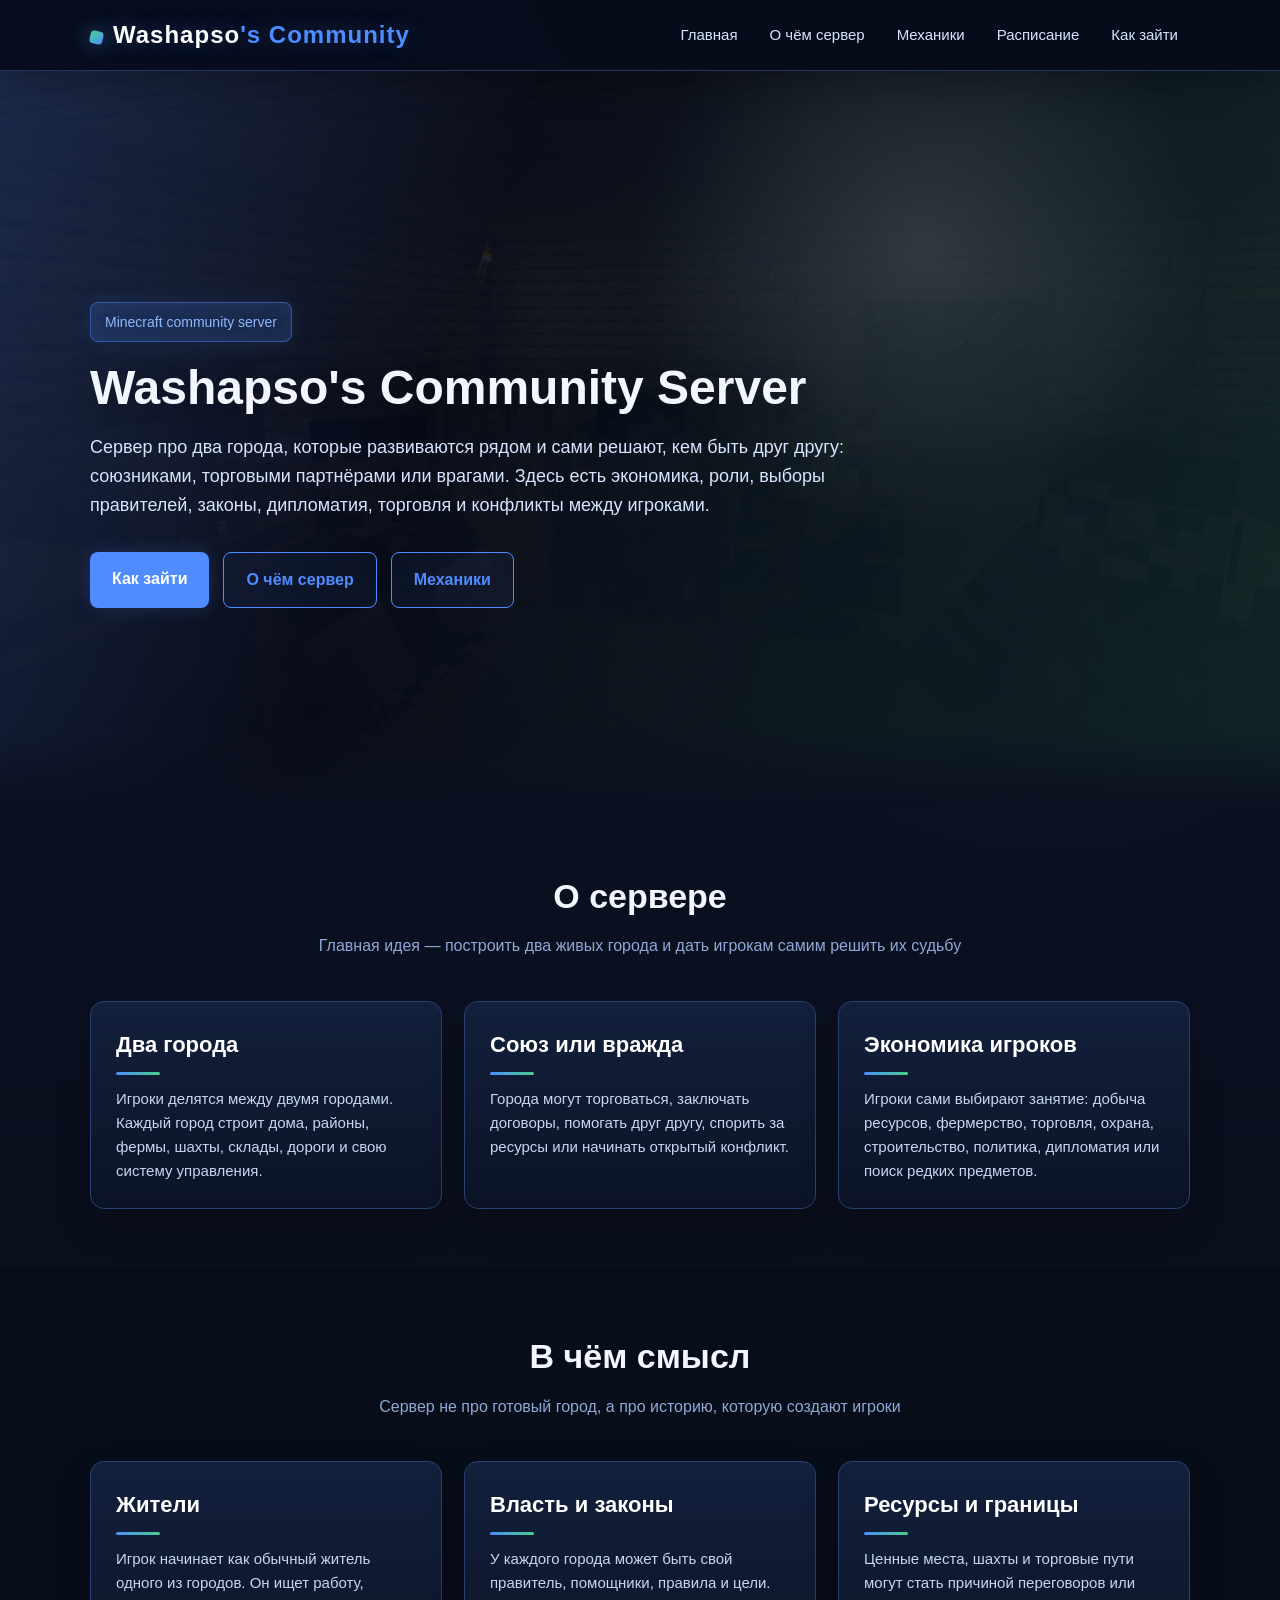
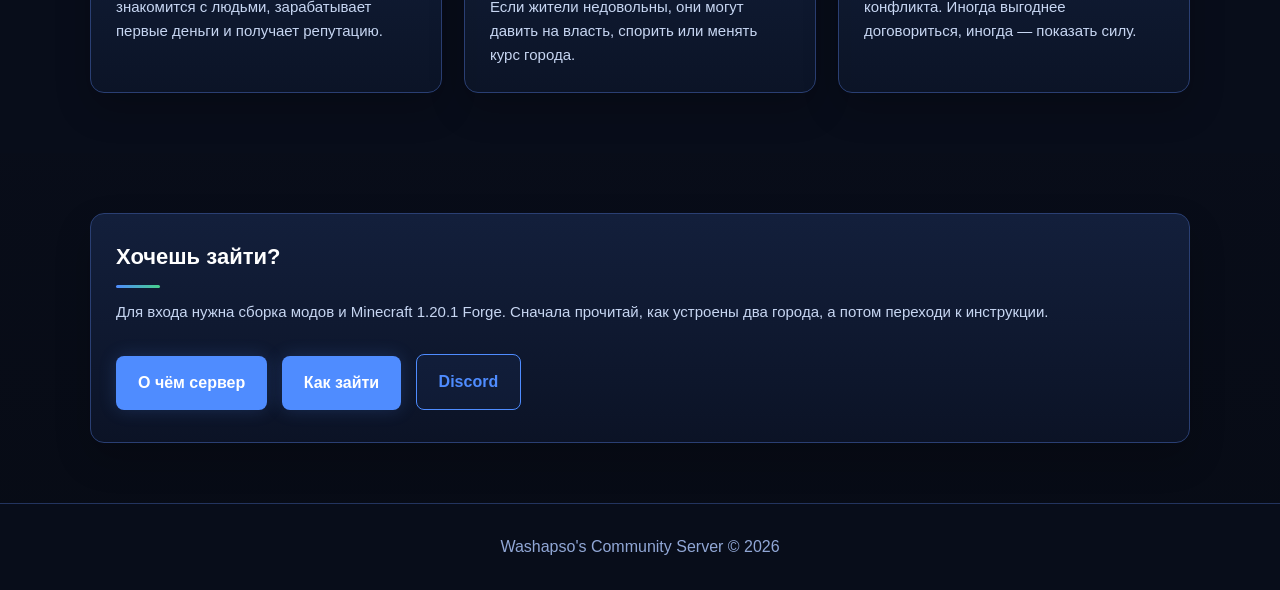
==== commit c5981909: "Add files via upload" ====
--- a/index.html
+++ b/index.html
@@ -46,12 +46,15 @@
 footer{padding:30px 0;text-align:center;border-top:1px solid #23345f;color:#91a7d6;background:#080d1a}
 @media(max-width:700px){.nav{padding:18px 0;flex-direction:column}.nav-links{text-align:center}.nav-links a{margin:0 8px;font-size:14px}h1{font-size:36px}.hero{text-align:center}.buttons{justify-content:center}.time-row{grid-template-columns:1fr}.time-cell:first-child{border-right:none;border-bottom:1px solid #2a3f73}.time-cell{text-align:center}}
 </style>
+<link rel="stylesheet" href="enhance.css">
+<script src="enhance.js" defer></script>
 </head>
 <body>
 <header><div class="container"><div class="nav">
 <a href="index.html" class="logo">Washapso<span>'s Community</span></a>
 <div class="nav-links">
 <a href="index.html">Главная</a>
+<a href="about.html">О чём сервер</a>
 <a href="mechanics.html">Механики</a>
 <a href="schedule.html">Расписание</a>
 <a href="guide.html">Как зайти</a>
@@ -60,25 +63,26 @@
 <section class="hero home"><div class="container"><div class="hero-content">
 <div class="tag">Minecraft community server</div>
 <h1>Washapso's Community Server</h1>
-<p>Небольшой сервер, где игроки строят город с нуля и пытаются не дать ему развалиться. Здесь есть экономика, роли, выборы правителя, законы, торговля, работа и конфликты между игроками.</p>
-<div class="buttons"><a href="guide.html" class="btn btn-primary">Как зайти</a><a href="mechanics.html" class="btn btn-secondary">Механики</a><a href="schedule.html" class="btn btn-secondary">Расписание</a></div>
+<p>Сервер про два города, которые развиваются рядом и сами решают, кем быть друг другу: союзниками, торговыми партнёрами или врагами. Здесь есть экономика, роли, выборы правителей, законы, дипломатия, торговля и конфликты между игроками.</p>
+<div class="buttons"><a href="guide.html" class="btn btn-primary">Как зайти</a><a href="about.html" class="btn btn-secondary">О чём сервер</a><a href="mechanics.html" class="btn btn-secondary">Механики</a></div>
 </div></div></section>
-<section><div class="container"><div class="section-title"><h2>О сервере</h2><p>Главная идея — построить живой город силами игроков</p></div>
+<section><div class="container"><div class="section-title"><h2>О сервере</h2><p>Главная идея — построить два живых города и дать игрокам самим решить их судьбу</p></div>
 <div class="cards">
-<div class="card"><h3>Город с нуля</h3><p>В начале есть почти пустая карта и группа игроков. Город, дома, районы, фермы, шахты и дороги появляются постепенно.</p></div>
-<div class="card"><h3>Выборы правителя</h3><p>Каждые 3 дня проходят выборы. Правитель пишет законы, назначает помощников, собирает армию и отвечает за развитие города.</p></div>
-<div class="card"><h3>Экономика игроков</h3><p>Игроки сами выбирают занятие: добыча ресурсов, фермерство, торговля, охрана, строительство, политика или поиск редких предметов.</p></div>
+<div class="card"><h3>Два города</h3><p>Игроки делятся между двумя городами. Каждый город строит дома, районы, фермы, шахты, склады, дороги и свою систему управления.</p></div>
+<div class="card"><h3>Союз или вражда</h3><p>Города могут торговаться, заключать договоры, помогать друг другу, спорить за ресурсы или начинать открытый конфликт.</p></div>
+<div class="card"><h3>Экономика игроков</h3><p>Игроки сами выбирают занятие: добыча ресурсов, фермерство, торговля, охрана, строительство, политика, дипломатия или поиск редких предметов.</p></div>
 </div></div></section>
 <section class="features"><div class="container"><div class="section-title"><h2>В чём смысл</h2><p>Сервер не про готовый город, а про историю, которую создают игроки</p></div>
 <div class="cards">
-<div class="card"><h3>Жители</h3><p>Игрок начинает как обычный житель. Он ищет работу, знакомится с людьми, зарабатывает первые деньги и постепенно получает репутацию.</p></div>
-<div class="card"><h3>Власть и законы</h3><p>Правитель может развивать город свободно или жёстко контролировать ресурсы. Если людям это не понравится, они могут начать протест или восстание.</p></div>
-<div class="card"><h3>Опасные места</h3><p>В шахтах и подземельях можно найти ценные ресурсы и редкие предметы. Их можно использовать самому или продать другим игрокам.</p></div>
+<div class="card"><h3>Жители</h3><p>Игрок начинает как обычный житель одного из городов. Он ищет работу, знакомится с людьми, зарабатывает первые деньги и получает репутацию.</p></div>
+<div class="card"><h3>Власть и законы</h3><p>У каждого города может быть свой правитель, помощники, правила и цели. Если жители недовольны, они могут давить на власть, спорить или менять курс города.</p></div>
+<div class="card"><h3>Ресурсы и границы</h3><p>Ценные места, шахты и торговые пути могут стать причиной переговоров или конфликта. Иногда выгоднее договориться, иногда — показать силу.</p></div>
 </div></div></section>
-<section><div class="container"><div class="ip-box"><h3>Хочешь зайти?</h3><p>Для входа нужна сборка модов и Minecraft 1.20.1 Forge. IP сервера находится на странице инструкции.</p><br>
+<section><div class="container"><div class="ip-box"><h3>Хочешь зайти?</h3><p>Для входа нужна сборка модов и Minecraft 1.20.1 Forge. Сначала прочитай, как устроены два города, а потом переходи к инструкции.</p><br>
+<a href="about.html" class="btn btn-primary">О чём сервер</a>
 <a href="guide.html" class="btn btn-primary">Как зайти</a>
 <a href="https://discord.gg/q3A6Ncnrwr" class="btn btn-secondary" target="_blank" rel="noopener noreferrer">Discord</a>
 </div></div></section>
 
 <footer><div class="container"><p>Washapso's Community Server © 2026</p></div></footer>
-</body></html>+</body></html>
--- a/enhance.css
+++ b/enhance.css
@@ -0,0 +1,252 @@
+html{scroll-behavior:smooth}
+body{
+  min-height:100vh;
+  overflow-x:hidden;
+  background:
+    radial-gradient(circle at 18% 12%,rgba(68,143,255,.18),transparent 28rem),
+    radial-gradient(circle at 82% 22%,rgba(47,202,152,.13),transparent 24rem),
+    linear-gradient(180deg,#09101f 0%,#0b1020 44%,#070b15 100%);
+}
+body::before{
+  content:"";
+  position:fixed;
+  inset:0;
+  pointer-events:none;
+  z-index:-1;
+  opacity:.22;
+  background-image:
+    linear-gradient(rgba(255,255,255,.05) 1px,transparent 1px),
+    linear-gradient(90deg,rgba(255,255,255,.05) 1px,transparent 1px);
+  background-size:56px 56px;
+  mask-image:linear-gradient(to bottom,rgba(0,0,0,.9),transparent 80%);
+}
+header{
+  backdrop-filter:blur(16px);
+  box-shadow:0 12px 36px rgba(0,0,0,.24);
+}
+.logo{position:relative;text-shadow:0 0 22px rgba(79,140,255,.35)}
+.logo::before{
+  content:"";
+  display:inline-block;
+  width:13px;
+  height:13px;
+  margin-right:10px;
+  border-radius:4px;
+  background:linear-gradient(135deg,#47d18c,#4f8cff);
+  box-shadow:0 0 20px rgba(79,140,255,.62);
+  transform:translateY(1px) rotate(12deg);
+}
+.nav-links{
+  display:flex;
+  align-items:center;
+  gap:8px;
+  flex-wrap:wrap;
+}
+.nav-links a{
+  margin-left:0;
+  padding:9px 12px;
+  border-radius:8px;
+  position:relative;
+}
+.nav-links a:hover,.nav-links a.active{
+  color:#fff;
+  background:rgba(79,140,255,.14);
+}
+.nav-links a.active::after{
+  content:"";
+  position:absolute;
+  left:12px;
+  right:12px;
+  bottom:5px;
+  height:2px;
+  border-radius:999px;
+  background:#47d18c;
+}
+.hero{
+  position:relative;
+  overflow:hidden;
+  background-attachment:fixed;
+}
+.hero::before{
+  content:"";
+  position:absolute;
+  inset:0;
+  pointer-events:none;
+  background:
+    linear-gradient(110deg,rgba(79,140,255,.2),transparent 35%,rgba(71,209,140,.12)),
+    radial-gradient(circle at 72% 24%,rgba(255,255,255,.14),transparent 18rem);
+  animation:heroGlow 8s ease-in-out infinite alternate;
+}
+.hero::after{
+  content:"";
+  position:absolute;
+  left:0;
+  right:0;
+  bottom:-1px;
+  height:80px;
+  background:linear-gradient(to bottom,transparent,#0b1020);
+}
+.hero .container{position:relative;z-index:1}
+.tag{
+  border-radius:8px;
+  box-shadow:inset 0 0 18px rgba(79,140,255,.1),0 0 22px rgba(79,140,255,.12);
+}
+h1{
+  max-width:920px;
+  letter-spacing:0;
+  text-wrap:balance;
+  text-shadow:0 10px 32px rgba(0,0,0,.38);
+}
+h1 span{
+  background:linear-gradient(90deg,#8fb7ff,#47d18c);
+  -webkit-background-clip:text;
+  background-clip:text;
+  color:transparent;
+}
+section{position:relative}
+.section-title h2{text-wrap:balance}
+.cards{align-items:stretch}
+.card,.step,.ip-box,.time-schedule,.time-note{
+  position:relative;
+  overflow:hidden;
+  background:linear-gradient(180deg,rgba(20,33,62,.94),rgba(12,20,39,.94));
+  box-shadow:0 16px 36px rgba(0,0,0,.2);
+}
+.card::before,.step::before,.ip-box::before{
+  content:"";
+  position:absolute;
+  inset:0;
+  pointer-events:none;
+  opacity:0;
+  background:linear-gradient(135deg,rgba(79,140,255,.18),transparent 36%,rgba(71,209,140,.12));
+  transition:opacity .25s ease;
+}
+.card:hover::before,.step:hover::before,.ip-box:hover::before{opacity:1}
+.card:hover,.step:hover,.ip-box:hover{
+  transform:translateY(-7px);
+  box-shadow:0 22px 50px rgba(0,0,0,.34),0 0 28px rgba(79,140,255,.18);
+}
+.card h3,.step h2,.ip-box h3{position:relative}
+.card h3::after,.step h2::after,.ip-box h3::after{
+  content:"";
+  display:block;
+  width:44px;
+  height:3px;
+  margin-top:10px;
+  border-radius:999px;
+  background:linear-gradient(90deg,#4f8cff,#47d18c);
+}
+.btn{
+  position:relative;
+  overflow:hidden;
+  border-radius:8px;
+  transform:translateZ(0);
+}
+.btn:hover{transform:translateY(-2px)}
+.step .btn + .btn,.ip-box .btn + .btn{margin-left:10px}
+.btn::after{
+  content:"";
+  position:absolute;
+  inset:auto auto 0 50%;
+  width:0;
+  height:0;
+  border-radius:999px;
+  background:rgba(255,255,255,.22);
+  transform:translate(-50%,50%);
+  transition:width .35s ease,height .35s ease;
+}
+.btn:active::after{width:240px;height:240px}
+.btn-secondary{
+  background:rgba(79,140,255,.06);
+}
+.ip{
+  cursor:pointer;
+  transition:transform .2s ease,box-shadow .2s ease,background .2s ease;
+}
+.ip:hover{
+  transform:translateY(-2px);
+  background:#0e1930;
+  box-shadow:0 0 24px rgba(79,140,255,.16);
+}
+.copy-badge{
+  display:inline-flex;
+  margin-left:10px;
+  padding:7px 10px;
+  border:1px solid rgba(71,209,140,.45);
+  border-radius:8px;
+  color:#9ff0c2;
+  background:rgba(71,209,140,.1);
+  font-size:13px;
+  vertical-align:middle;
+  opacity:0;
+  transform:translateY(6px);
+  transition:.22s ease;
+}
+.copy-badge.show{opacity:1;transform:translateY(0)}
+.time-row{
+  cursor:default;
+  background:linear-gradient(90deg,transparent,transparent);
+}
+.time-row.active{
+  background:linear-gradient(90deg,rgba(71,209,140,.12),rgba(79,140,255,.08));
+}
+.time-row.active .time-cell:first-child{color:#9ff0c2}
+.reveal{
+  opacity:0;
+  transform:translateY(24px);
+  transition:opacity .55s ease,transform .55s ease;
+}
+.reveal.visible{
+  opacity:1;
+  transform:translateY(0);
+}
+.page-progress{
+  position:fixed;
+  left:0;
+  top:0;
+  height:3px;
+  width:0;
+  z-index:99;
+  background:linear-gradient(90deg,#4f8cff,#47d18c);
+  box-shadow:0 0 18px rgba(79,140,255,.5);
+}
+.to-top{
+  position:fixed;
+  right:18px;
+  bottom:18px;
+  width:44px;
+  height:44px;
+  border:1px solid rgba(143,183,255,.45);
+  border-radius:8px;
+  color:#fff;
+  background:rgba(16,26,51,.86);
+  backdrop-filter:blur(12px);
+  cursor:pointer;
+  opacity:0;
+  transform:translateY(12px);
+  pointer-events:none;
+  transition:.22s ease;
+  z-index:20;
+}
+.to-top.show{
+  opacity:1;
+  transform:translateY(0);
+  pointer-events:auto;
+}
+.to-top:hover{background:#4f8cff}
+@keyframes heroGlow{
+  from{opacity:.55;transform:translateX(-2%)}
+  to{opacity:1;transform:translateX(2%)}
+}
+@media(max-width:700px){
+  .hero{background-attachment:scroll}
+  .nav-links{justify-content:center}
+  .nav-links a{padding:8px 9px}
+  .copy-badge{display:flex;width:max-content;margin:10px auto 0}
+  .step .btn + .btn,.ip-box .btn + .btn{margin-left:0}
+  .to-top{right:12px;bottom:12px}
+}
+@media(prefers-reduced-motion:reduce){
+  *,*::before,*::after{animation:none!important;scroll-behavior:auto!important;transition:none!important}
+  .reveal{opacity:1;transform:none}
+}
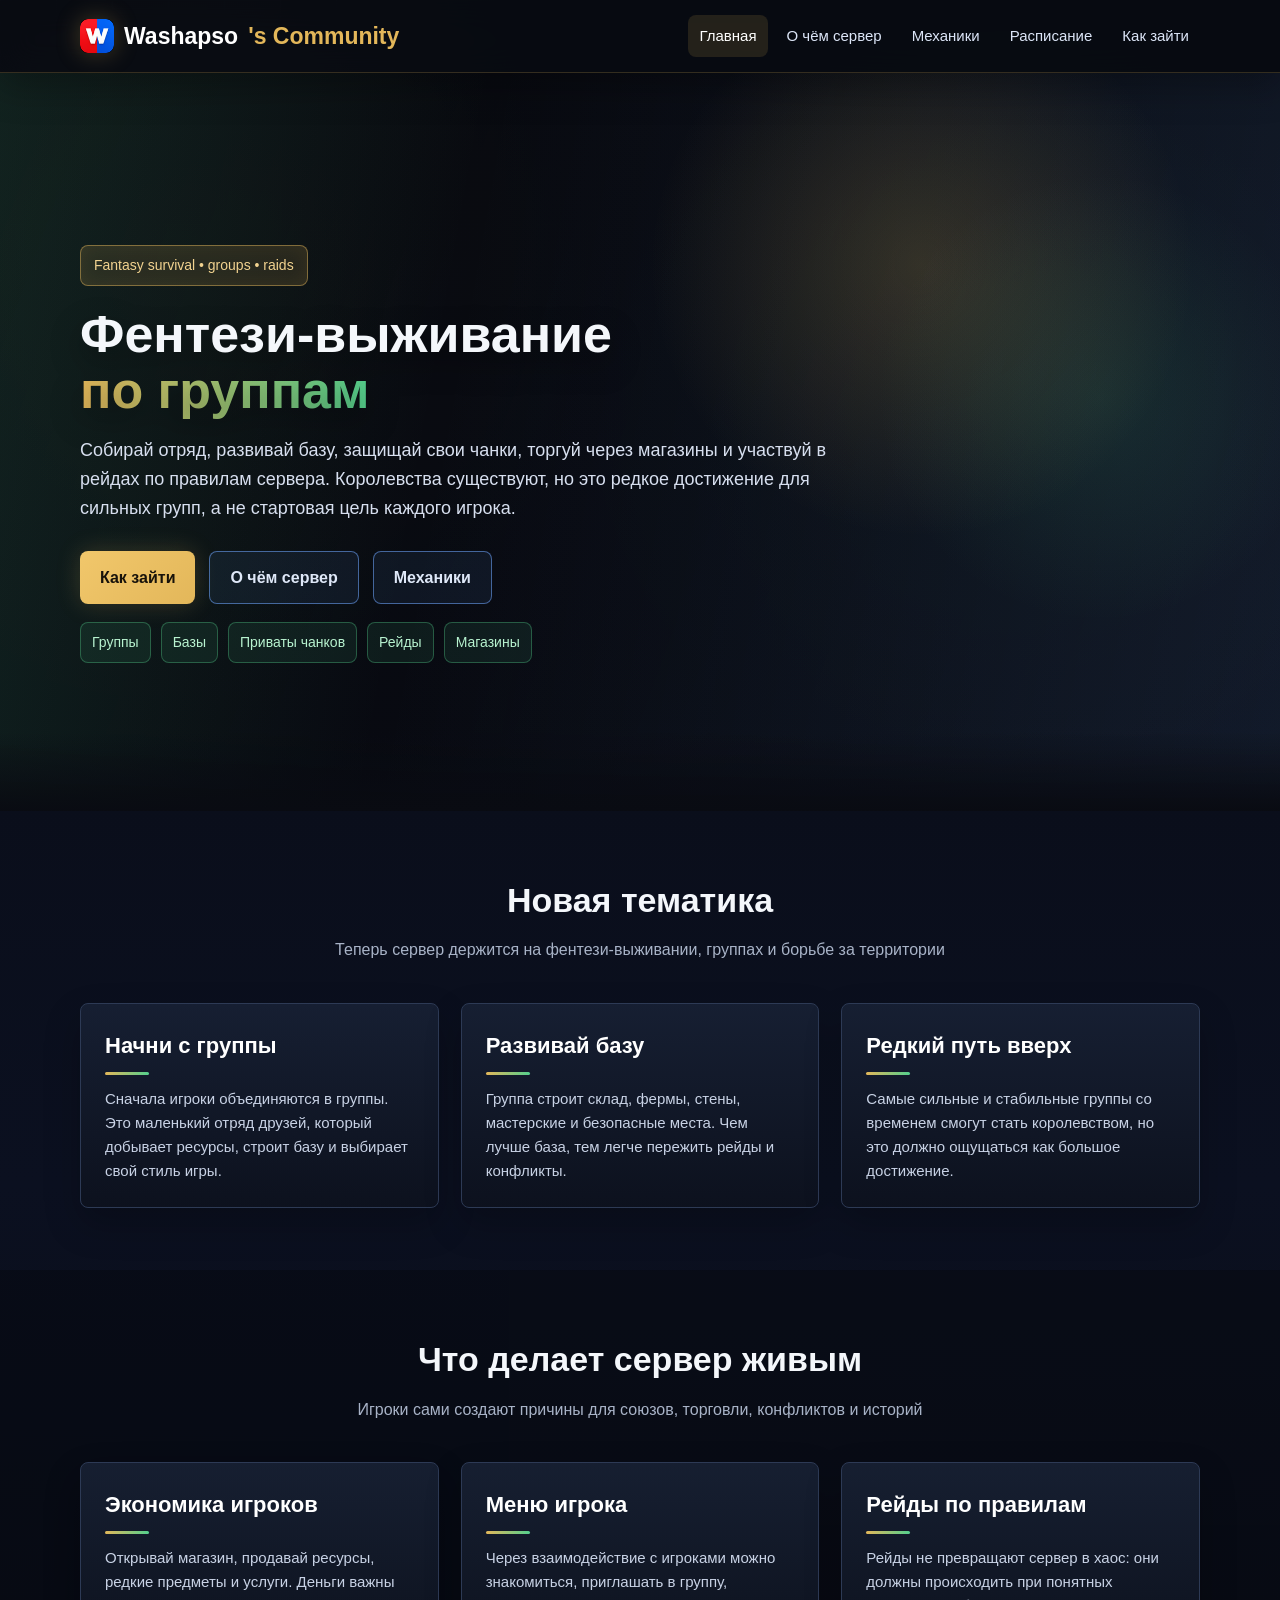
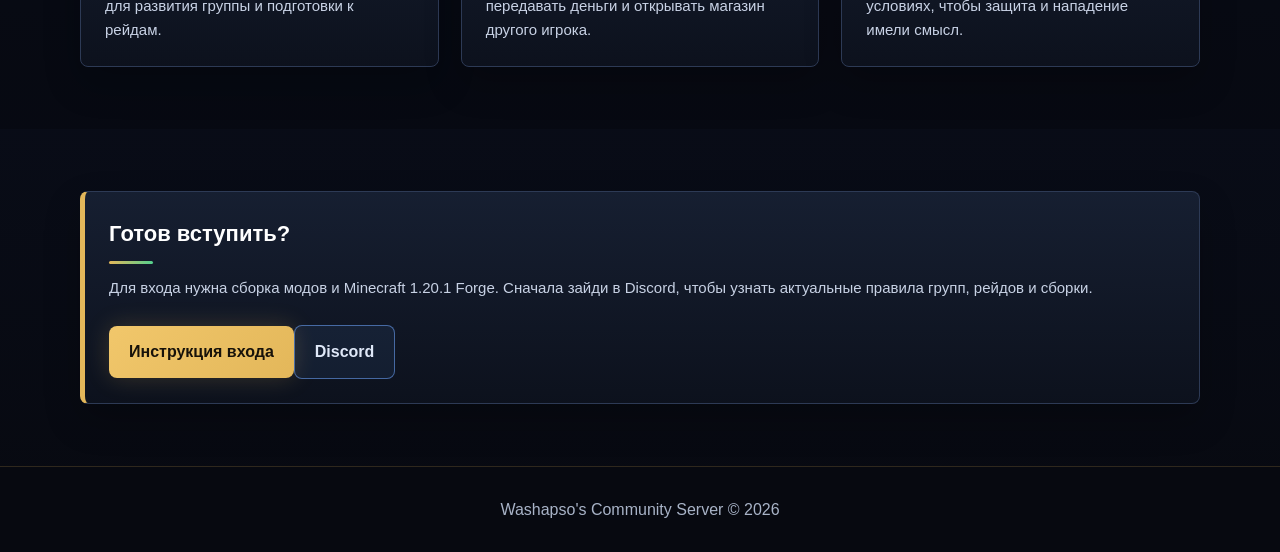
==== commit 36569340: "Add files via upload" ====
--- a/index.html
+++ b/index.html
@@ -4,54 +4,12 @@
 <meta charset="UTF-8">
 <meta name="viewport" content="width=device-width, initial-scale=1.0">
 <title>Washapso's Community Server</title>
-<style>
-*{margin:0;padding:0;box-sizing:border-box}
-body{font-family:Arial,sans-serif;background:#0b1020;color:#f2f6ff;line-height:1.6}
-header{background:rgba(8,13,28,.95);border-bottom:1px solid #23345f;position:sticky;top:0;z-index:10}
-.container{width:90%;max-width:1100px;margin:0 auto}
-.nav{min-height:70px;display:flex;justify-content:space-between;align-items:center;gap:15px}
-.logo{font-size:24px;font-weight:bold;letter-spacing:1px;color:#fff;text-decoration:none}
-.logo span{color:#4f8cff}
-.nav-links a{color:#d7e4ff;text-decoration:none;margin-left:22px;font-size:15px;transition:.2s}
-.nav-links a:hover{color:#4f8cff}
-.hero{padding:95px 0 65px;background:linear-gradient(rgba(8,13,28,.86),rgba(7,11,24,.98)),url("background.png");background-size:cover;background-position:center;background-repeat:no-repeat}
-.hero.home{min-height:82vh;display:flex;align-items:center}
-.hero-content{max-width:760px}
-.tag{display:inline-block;background:rgba(79,140,255,.16);border:1px solid rgba(79,140,255,.45);color:#8fb7ff;padding:8px 14px;border-radius:30px;font-size:14px;margin-bottom:20px}
-h1{font-size:48px;line-height:1.1;margin-bottom:18px}
-h1 span{color:#4f8cff}
-.hero p{color:#d7e4ff;font-size:18px;max-width:760px;margin-bottom:28px}
-section{padding:60px 0}.features{background:#080d1a}
-.section-title{text-align:center;margin-bottom:42px}
-.section-title h2{font-size:34px;margin-bottom:10px}.section-title p{color:#91a7d6}
-.cards{display:grid;grid-template-columns:repeat(auto-fit,minmax(260px,1fr));gap:22px}
-.card,.step,.ip-box{background:#101a33;border:1px solid #2a3f73;border-radius:14px;padding:25px;transition:.2s}
-.card:hover,.step:hover,.ip-box:hover{transform:translateY(-3px);border-color:#4f8cff;box-shadow:0 0 22px rgba(79,140,255,.10)}
-.card h3,.step h2,.ip-box h3{color:#fff;font-size:22px;margin-bottom:12px}
-.card p,.step p,.ip-box p,li{color:#c7d6f2;font-size:15px}
-ul{margin-left:20px;margin-top:10px}
-.buttons{display:flex;gap:14px;flex-wrap:wrap}
-.btn{display:inline-block;padding:14px 22px;border-radius:8px;text-decoration:none;font-weight:bold;transition:.2s;margin-top:5px}
-.btn-primary{background:#4f8cff;color:white;box-shadow:0 0 18px rgba(79,140,255,.20)}
-.btn-primary:hover{background:#3f72d6}
-.btn-secondary{border:1px solid #4f8cff;color:#4f8cff}
-.btn-secondary:hover{background:rgba(79,140,255,.14)}
-.ip{margin-top:12px;padding:16px;background:#0b1020;border:1px dashed #4f8cff;border-radius:10px;font-size:21px;color:#4f8cff;word-break:break-all;display:inline-block}
-.steps{display:grid;gap:22px}.warning{border-left:5px solid #d8674a}.note{color:#91a7d6;font-size:14px;margin-top:10px}
-.time-schedule{max-width:760px;margin:0 auto;background:#101a33;border:1px solid #2a3f73;border-radius:18px;overflow:hidden;box-shadow:0 0 24px rgba(79,140,255,.10)}
-.time-row{display:grid;grid-template-columns:160px 1fr;border-bottom:1px solid #2a3f73;transition:.2s}
-.time-row:last-child{border-bottom:none}.time-row:hover{background:rgba(79,140,255,.08)}
-.time-cell{padding:18px;color:#c7d6f2}.time-cell:first-child{border-right:1px solid #2a3f73;color:#8fb7ff;font-weight:bold;font-size:18px;text-align:center;background:#0d162b}
-.time-note{max-width:760px;margin:28px auto 0;background:rgba(79,140,255,.10);border:1px solid rgba(79,140,255,.35);border-radius:16px;padding:22px;color:#d7e4ff;text-align:center}
-footer{padding:30px 0;text-align:center;border-top:1px solid #23345f;color:#91a7d6;background:#080d1a}
-@media(max-width:700px){.nav{padding:18px 0;flex-direction:column}.nav-links{text-align:center}.nav-links a{margin:0 8px;font-size:14px}h1{font-size:36px}.hero{text-align:center}.buttons{justify-content:center}.time-row{grid-template-columns:1fr}.time-cell:first-child{border-right:none;border-bottom:1px solid #2a3f73}.time-cell{text-align:center}}
-</style>
-<link rel="stylesheet" href="enhance.css">
-<script src="enhance.js" defer></script>
+<link rel="stylesheet" href="styles.css?v=5">
+<script src="app.js" defer></script>
 </head>
 <body>
 <header><div class="container"><div class="nav">
-<a href="index.html" class="logo">Washapso<span>'s Community</span></a>
+<a href="index.html" class="logo"><img src="server-icon.png" alt="">Washapso<span>'s Community</span></a>
 <div class="nav-links">
 <a href="index.html">Главная</a>
 <a href="about.html">О чём сервер</a>
@@ -61,28 +19,28 @@
 </div></div></div></header>
 
 <section class="hero home"><div class="container"><div class="hero-content">
-<div class="tag">Minecraft community server</div>
-<h1>Washapso's Community Server</h1>
-<p>Сервер про два города, которые развиваются рядом и сами решают, кем быть друг другу: союзниками, торговыми партнёрами или врагами. Здесь есть экономика, роли, выборы правителей, законы, дипломатия, торговля и конфликты между игроками.</p>
+<div class="tag">Fantasy survival • groups • raids</div>
+<h1>Фентези-выживание <span>по группам</span></h1>
+<p>Собирай отряд, развивай базу, защищай свои чанки, торгуй через магазины и участвуй в рейдах по правилам сервера. Королевства существуют, но это редкое достижение для сильных групп, а не стартовая цель каждого игрока.</p>
 <div class="buttons"><a href="guide.html" class="btn btn-primary">Как зайти</a><a href="about.html" class="btn btn-secondary">О чём сервер</a><a href="mechanics.html" class="btn btn-secondary">Механики</a></div>
+<div class="pill-row"><span class="pill">Группы</span><span class="pill">Базы</span><span class="pill">Приваты чанков</span><span class="pill">Рейды</span><span class="pill">Магазины</span></div>
 </div></div></section>
-<section><div class="container"><div class="section-title"><h2>О сервере</h2><p>Главная идея — построить два живых города и дать игрокам самим решить их судьбу</p></div>
+
+<section><div class="container"><div class="section-title"><h2>Новая тематика</h2><p>Теперь сервер держится на фентези-выживании, группах и борьбе за территории</p></div>
 <div class="cards">
-<div class="card"><h3>Два города</h3><p>Игроки делятся между двумя городами. Каждый город строит дома, районы, фермы, шахты, склады, дороги и свою систему управления.</p></div>
-<div class="card"><h3>Союз или вражда</h3><p>Города могут торговаться, заключать договоры, помогать друг другу, спорить за ресурсы или начинать открытый конфликт.</p></div>
-<div class="card"><h3>Экономика игроков</h3><p>Игроки сами выбирают занятие: добыча ресурсов, фермерство, торговля, охрана, строительство, политика, дипломатия или поиск редких предметов.</p></div>
+<div class="card"><h3>Начни с группы</h3><p>Сначала игроки объединяются в группы. Это маленький отряд друзей, который добывает ресурсы, строит базу и выбирает свой стиль игры.</p></div>
+<div class="card"><h3>Развивай базу</h3><p>Группа строит склад, фермы, стены, мастерские и безопасные места. Чем лучше база, тем легче пережить рейды и конфликты.</p></div>
+<div class="card"><h3>Редкий путь вверх</h3><p>Самые сильные и стабильные группы со временем смогут стать королевством, но это должно ощущаться как большое достижение.</p></div>
 </div></div></section>
-<section class="features"><div class="container"><div class="section-title"><h2>В чём смысл</h2><p>Сервер не про готовый город, а про историю, которую создают игроки</p></div>
+
+<section class="section-alt"><div class="container"><div class="section-title"><h2>Что делает сервер живым</h2><p>Игроки сами создают причины для союзов, торговли, конфликтов и историй</p></div>
 <div class="cards">
-<div class="card"><h3>Жители</h3><p>Игрок начинает как обычный житель одного из городов. Он ищет работу, знакомится с людьми, зарабатывает первые деньги и получает репутацию.</p></div>
-<div class="card"><h3>Власть и законы</h3><p>У каждого города может быть свой правитель, помощники, правила и цели. Если жители недовольны, они могут давить на власть, спорить или менять курс города.</p></div>
-<div class="card"><h3>Ресурсы и границы</h3><p>Ценные места, шахты и торговые пути могут стать причиной переговоров или конфликта. Иногда выгоднее договориться, иногда — показать силу.</p></div>
+<div class="card"><h3>Экономика игроков</h3><p>Открывай магазин, продавай ресурсы, редкие предметы и услуги. Деньги важны для развития группы и подготовки к рейдам.</p></div>
+<div class="card"><h3>Меню игрока</h3><p>Через взаимодействие с игроками можно знакомиться, приглашать в группу, передавать деньги и открывать магазин другого игрока.</p></div>
+<div class="card"><h3>Рейды по правилам</h3><p>Рейды не превращают сервер в хаос: они должны происходить при понятных условиях, чтобы защита и нападение имели смысл.</p></div>
 </div></div></section>
-<section><div class="container"><div class="ip-box"><h3>Хочешь зайти?</h3><p>Для входа нужна сборка модов и Minecraft 1.20.1 Forge. Сначала прочитай, как устроены два города, а потом переходи к инструкции.</p><br>
-<a href="about.html" class="btn btn-primary">О чём сервер</a>
-<a href="guide.html" class="btn btn-primary">Как зайти</a>
-<a href="https://discord.gg/q3A6Ncnrwr" class="btn btn-secondary" target="_blank" rel="noopener noreferrer">Discord</a>
-</div></div></section>
+
+<section><div class="container"><div class="callout"><h3>Готов вступить?</h3><p>Для входа нужна сборка модов и Minecraft 1.20.1 Forge. Сначала зайди в Discord, чтобы узнать актуальные правила групп, рейдов и сборки.</p><br><a href="guide.html" class="btn btn-primary">Инструкция входа</a><a href="https://discord.gg/q3A6Ncnrwr" class="btn btn-secondary" target="_blank" rel="noopener noreferrer">Discord</a></div></div></section>
 
 <footer><div class="container"><p>Washapso's Community Server © 2026</p></div></footer>
 </body></html>
--- a/styles.css
+++ b/styles.css
@@ -0,0 +1,212 @@
+:root{
+  --bg:#090b12;
+  --panel:#111827;
+  --panel-2:#172033;
+  --text:#f4f7fb;
+  --muted:#a8b3c7;
+  --line:#2d3a55;
+  --gold:#e3b75a;
+  --green:#54d08d;
+  --red:#e66b65;
+  --blue:#6da7ff;
+}
+*{box-sizing:border-box;margin:0;padding:0}
+html{scroll-behavior:smooth}
+body{
+  font-family:Arial,sans-serif;
+  min-height:100vh;
+  color:var(--text);
+  line-height:1.6;
+  background:
+    radial-gradient(circle at 14% 12%,rgba(227,183,90,.14),transparent 28rem),
+    radial-gradient(circle at 78% 18%,rgba(84,208,141,.12),transparent 26rem),
+    linear-gradient(180deg,#080a10 0%,#0b1020 55%,#070910 100%);
+  overflow-x:hidden;
+}
+body::before{
+  content:"";
+  position:fixed;
+  inset:0;
+  pointer-events:none;
+  z-index:-1;
+  opacity:.24;
+  background-image:
+    linear-gradient(rgba(255,255,255,.05) 1px,transparent 1px),
+    linear-gradient(90deg,rgba(255,255,255,.05) 1px,transparent 1px);
+  background-size:56px 56px;
+  mask-image:linear-gradient(to bottom,#000,transparent 78%);
+}
+.container{width:90%;max-width:1120px;margin:0 auto}
+header{
+  position:sticky;
+  top:0;
+  z-index:20;
+  background:rgba(8,11,18,.86);
+  border-bottom:1px solid rgba(227,183,90,.2);
+  backdrop-filter:blur(16px);
+  box-shadow:0 14px 36px rgba(0,0,0,.28);
+}
+.nav{min-height:72px;display:flex;align-items:center;justify-content:space-between;gap:18px}
+.logo{display:flex;align-items:center;gap:10px;color:#fff;text-decoration:none;font-size:23px;font-weight:800;letter-spacing:0}
+.logo img{
+  width:34px;
+  height:34px;
+  border-radius:8px;
+  box-shadow:0 0 24px rgba(227,183,90,.28);
+}
+.logo span{color:var(--gold)}
+.nav-links{display:flex;align-items:center;gap:8px;flex-wrap:wrap}
+.nav-links a{
+  color:#dce5f7;
+  text-decoration:none;
+  padding:9px 11px;
+  border-radius:8px;
+  font-size:15px;
+  transition:.2s;
+}
+.nav-links a:hover,.nav-links a.active{background:rgba(227,183,90,.13);color:#fff}
+.hero{
+  position:relative;
+  overflow:hidden;
+  padding:96px 0 72px;
+  background:
+    linear-gradient(110deg,rgba(8,10,16,.93),rgba(8,10,16,.78));
+}
+.hero.home{min-height:82vh;display:flex;align-items:center}
+.hero::before{
+  content:"";
+  position:absolute;
+  inset:0;
+  pointer-events:none;
+  background:
+    radial-gradient(circle at 72% 26%,rgba(227,183,90,.18),transparent 17rem),
+    radial-gradient(circle at 86% 44%,rgba(84,208,141,.11),transparent 14rem),
+    linear-gradient(100deg,rgba(84,208,141,.12),transparent 35%,rgba(109,167,255,.1));
+  animation:glow 8s ease-in-out infinite alternate;
+}
+.hero::after{
+  content:"";
+  position:absolute;
+  left:0;right:0;bottom:-1px;height:80px;
+  background:linear-gradient(to bottom,transparent,var(--bg));
+}
+.hero .container{position:relative;z-index:1}
+.hero-content{max-width:790px}
+.tag{
+  display:inline-block;
+  padding:8px 13px;
+  margin-bottom:20px;
+  border:1px solid rgba(227,183,90,.48);
+  border-radius:8px;
+  color:#f2d390;
+  background:rgba(227,183,90,.12);
+  box-shadow:inset 0 0 18px rgba(227,183,90,.08);
+  font-size:14px;
+}
+h1{max-width:900px;font-size:52px;line-height:1.08;margin-bottom:18px;text-wrap:balance;text-shadow:0 12px 32px rgba(0,0,0,.42)}
+h1 span{
+  color:transparent;
+  background:linear-gradient(90deg,var(--gold),var(--green));
+  -webkit-background-clip:text;
+  background-clip:text;
+}
+.hero p{max-width:780px;color:#d7dfef;font-size:18px;margin-bottom:28px}
+section{padding:62px 0}
+.section-alt{background:rgba(5,8,14,.42)}
+.section-title{text-align:center;margin-bottom:40px}
+.section-title h2{font-size:34px;margin-bottom:10px;text-wrap:balance}
+.section-title p{color:var(--muted)}
+.cards{display:grid;grid-template-columns:repeat(auto-fit,minmax(250px,1fr));gap:22px}
+.card,.step,.callout,.time-schedule,.time-note{
+  position:relative;
+  overflow:hidden;
+  background:linear-gradient(180deg,rgba(23,32,51,.96),rgba(13,18,30,.96));
+  border:1px solid var(--line);
+  border-radius:8px;
+  padding:24px;
+  box-shadow:0 16px 36px rgba(0,0,0,.22);
+  transition:transform .22s ease,border-color .22s ease,box-shadow .22s ease;
+}
+.card::before,.step::before,.callout::before{
+  content:"";
+  position:absolute;
+  inset:0;
+  opacity:0;
+  pointer-events:none;
+  background:linear-gradient(135deg,rgba(227,183,90,.14),transparent 40%,rgba(84,208,141,.1));
+  transition:.22s ease;
+}
+.card:hover,.step:hover,.callout:hover{transform:translateY(-6px);border-color:rgba(227,183,90,.65);box-shadow:0 24px 52px rgba(0,0,0,.34)}
+.card:hover::before,.step:hover::before,.callout:hover::before{opacity:1}
+.card h3,.step h2,.callout h3{position:relative;color:#fff;font-size:22px;margin-bottom:12px}
+.card h3::after,.step h2::after,.callout h3::after{
+  content:"";
+  display:block;
+  width:44px;
+  height:3px;
+  margin-top:9px;
+  border-radius:99px;
+  background:linear-gradient(90deg,var(--gold),var(--green));
+}
+.card p,.step p,.callout p,.time-cell,.time-note,li{position:relative;color:#c8d2e5;font-size:15px}
+.steps{display:grid;gap:22px}
+ul{margin-left:20px;margin-top:10px}
+.buttons{display:flex;gap:14px;flex-wrap:wrap}
+.btn{
+  display:inline-flex;
+  align-items:center;
+  justify-content:center;
+  min-height:48px;
+  padding:13px 20px;
+  border-radius:8px;
+  text-decoration:none;
+  font-weight:800;
+  transition:.2s;
+}
+.btn-primary{color:#17120a;background:linear-gradient(135deg,#f1c76b,var(--gold));box-shadow:0 0 24px rgba(227,183,90,.2)}
+.btn-primary:hover{transform:translateY(-2px);filter:brightness(1.05)}
+.btn-secondary{color:#dfe8f8;border:1px solid rgba(109,167,255,.55);background:rgba(109,167,255,.08)}
+.btn-secondary:hover{transform:translateY(-2px);background:rgba(109,167,255,.15)}
+.pill-row{display:flex;flex-wrap:wrap;gap:10px;margin-top:18px}
+.pill{padding:8px 11px;border:1px solid rgba(84,208,141,.35);border-radius:8px;color:#b8f3d0;background:rgba(84,208,141,.09);font-size:14px}
+.callout{border-left:5px solid var(--gold)}
+.warning{border-left:5px solid var(--red)}
+.ip{display:inline-block;margin-top:12px;padding:15px;background:#0a0f1b;border:1px dashed var(--gold);border-radius:8px;color:#f2d390;font-size:20px;word-break:break-all;cursor:pointer}
+.copy-badge{display:inline-flex;margin-left:10px;padding:7px 10px;border:1px solid rgba(84,208,141,.45);border-radius:8px;color:#b8f3d0;background:rgba(84,208,141,.1);font-size:13px;opacity:0;transform:translateY(6px);transition:.22s}
+.copy-badge.show{opacity:1;transform:translateY(0)}
+.time-schedule{max-width:820px;margin:0 auto;padding:0}
+.time-row{display:grid;grid-template-columns:170px 1fr;border-bottom:1px solid var(--line)}
+.time-row:last-child{border-bottom:none}
+.time-cell{padding:18px}
+.time-cell:first-child{color:#f2d390;font-weight:800;text-align:center;background:rgba(227,183,90,.08);border-right:1px solid var(--line)}
+.time-row.active{background:rgba(84,208,141,.09)}
+.time-note{max-width:820px;margin:26px auto 0;text-align:center}
+footer{padding:30px 0;text-align:center;color:var(--muted);border-top:1px solid rgba(227,183,90,.18);background:#070910}
+.page-progress{position:fixed;left:0;top:0;height:3px;width:0;z-index:99;background:linear-gradient(90deg,var(--gold),var(--green));box-shadow:0 0 18px rgba(227,183,90,.48)}
+.to-top{position:fixed;right:18px;bottom:18px;width:44px;height:44px;border:1px solid rgba(227,183,90,.5);border-radius:8px;color:#fff;background:rgba(17,24,39,.9);cursor:pointer;opacity:0;transform:translateY(12px);pointer-events:none;transition:.22s;z-index:20}
+.to-top.show{opacity:1;transform:translateY(0);pointer-events:auto}
+.to-top:hover{background:var(--gold);color:#15100a}
+.reveal{opacity:0;transform:translateY(24px);transition:opacity .55s ease,transform .55s ease}
+.reveal.visible{opacity:1;transform:translateY(0)}
+@keyframes glow{from{opacity:.58;transform:translateX(-2%)}to{opacity:1;transform:translateX(2%)}}
+@media(max-width:760px){
+  .nav{min-height:auto;padding:12px 0;flex-direction:column;gap:10px}
+  .logo{font-size:20px}
+  .logo img{width:28px;height:28px}
+  .nav-links{justify-content:center;gap:5px}
+  .nav-links a{font-size:13px;padding:7px 7px}
+  .hero,.hero.home{text-align:center;min-height:auto;padding:70px 0 34px}
+  h1{font-size:28px}
+  .hero p{font-size:15px;margin-bottom:18px}
+  .pill-row{justify-content:center}
+  .pill{font-size:13px;padding:7px 9px}
+  .btn{min-height:44px;padding:11px 16px}
+  .buttons{justify-content:center}
+  .time-row{grid-template-columns:1fr}
+  .time-cell:first-child{border-right:none;border-bottom:1px solid var(--line)}
+  .copy-badge{display:flex;width:max-content;margin:10px auto 0}
+}
+@media(prefers-reduced-motion:reduce){
+  *,*::before,*::after{animation:none!important;scroll-behavior:auto!important;transition:none!important}
+  .reveal{opacity:1;transform:none}
+}
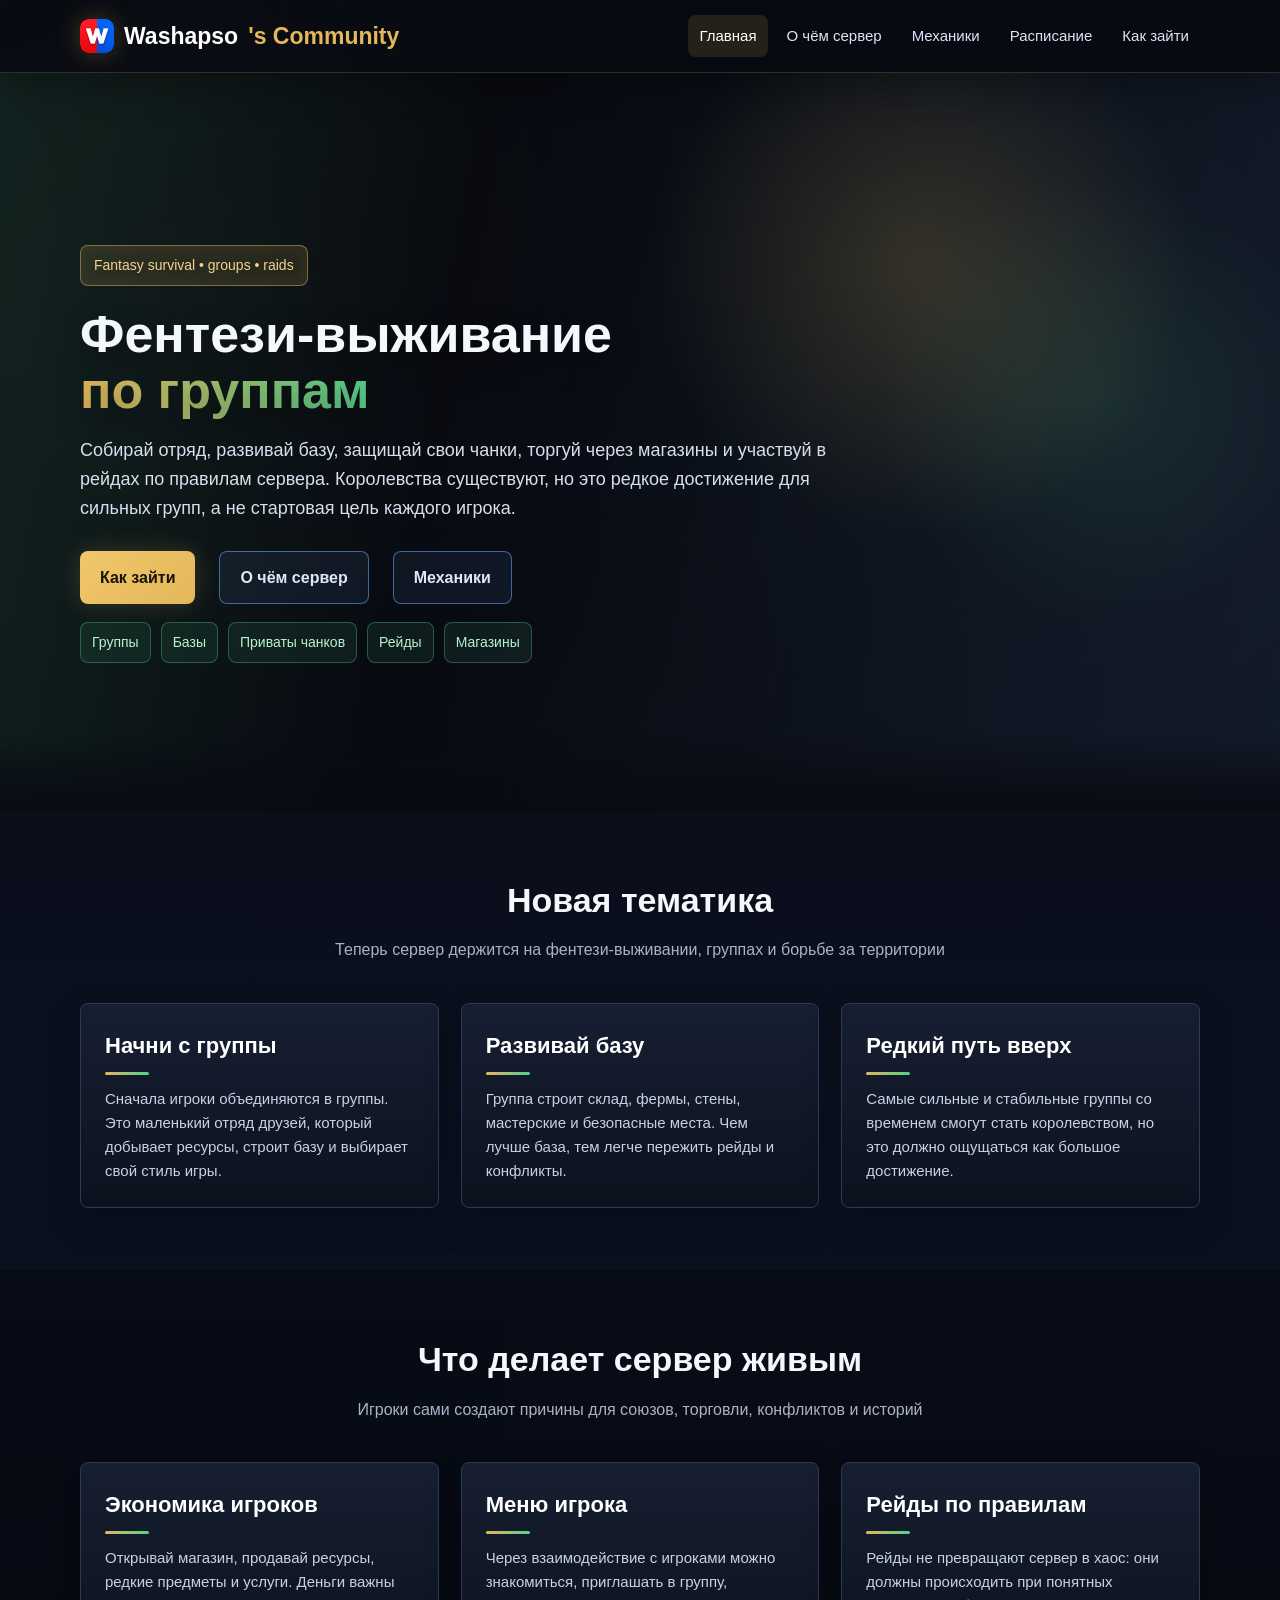
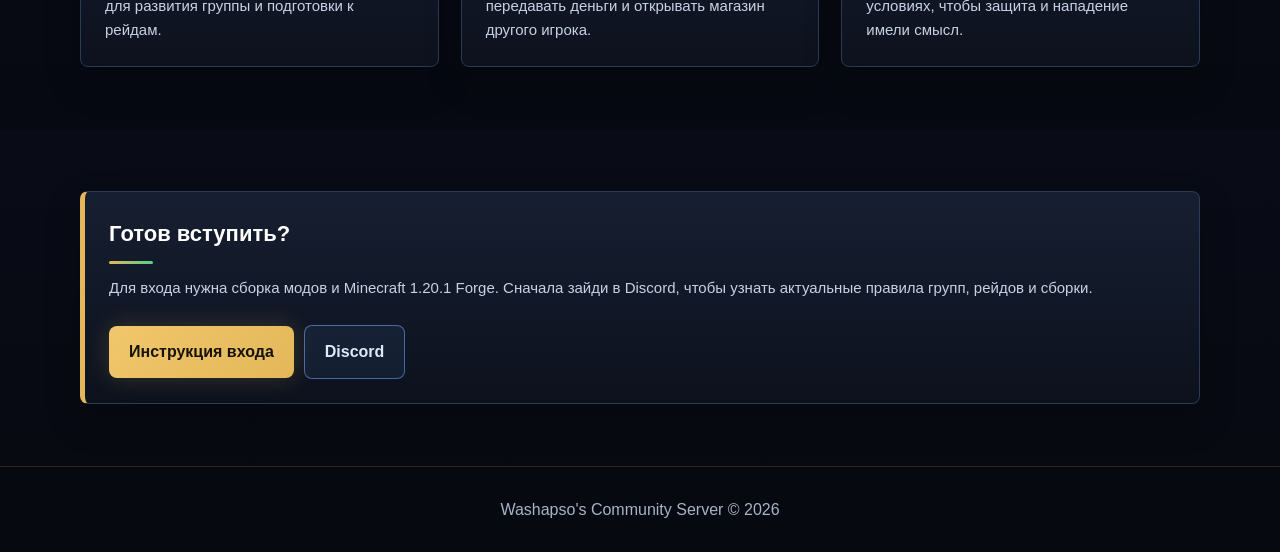
==== commit bd61cad2: "Add files via upload" ====
--- a/index.html
+++ b/index.html
@@ -4,7 +4,7 @@
 <meta charset="UTF-8">
 <meta name="viewport" content="width=device-width, initial-scale=1.0">
 <title>Washapso's Community Server</title>
-<link rel="stylesheet" href="styles.css?v=5">
+<link rel="stylesheet" href="styles.css?v=6">
 <script src="app.js" defer></script>
 </head>
 <body>
--- a/styles.css
+++ b/styles.css
@@ -163,6 +163,7 @@
   font-weight:800;
   transition:.2s;
 }
+.btn + .btn{margin-left:10px}
 .btn-primary{color:#17120a;background:linear-gradient(135deg,#f1c76b,var(--gold));box-shadow:0 0 24px rgba(227,183,90,.2)}
 .btn-primary:hover{transform:translateY(-2px);filter:brightness(1.05)}
 .btn-secondary{color:#dfe8f8;border:1px solid rgba(109,167,255,.55);background:rgba(109,167,255,.08)}
@@ -201,6 +202,7 @@
   .pill-row{justify-content:center}
   .pill{font-size:13px;padding:7px 9px}
   .btn{min-height:44px;padding:11px 16px}
+  .btn + .btn{margin-left:0}
   .buttons{justify-content:center}
   .time-row{grid-template-columns:1fr}
   .time-cell:first-child{border-right:none;border-bottom:1px solid var(--line)}
